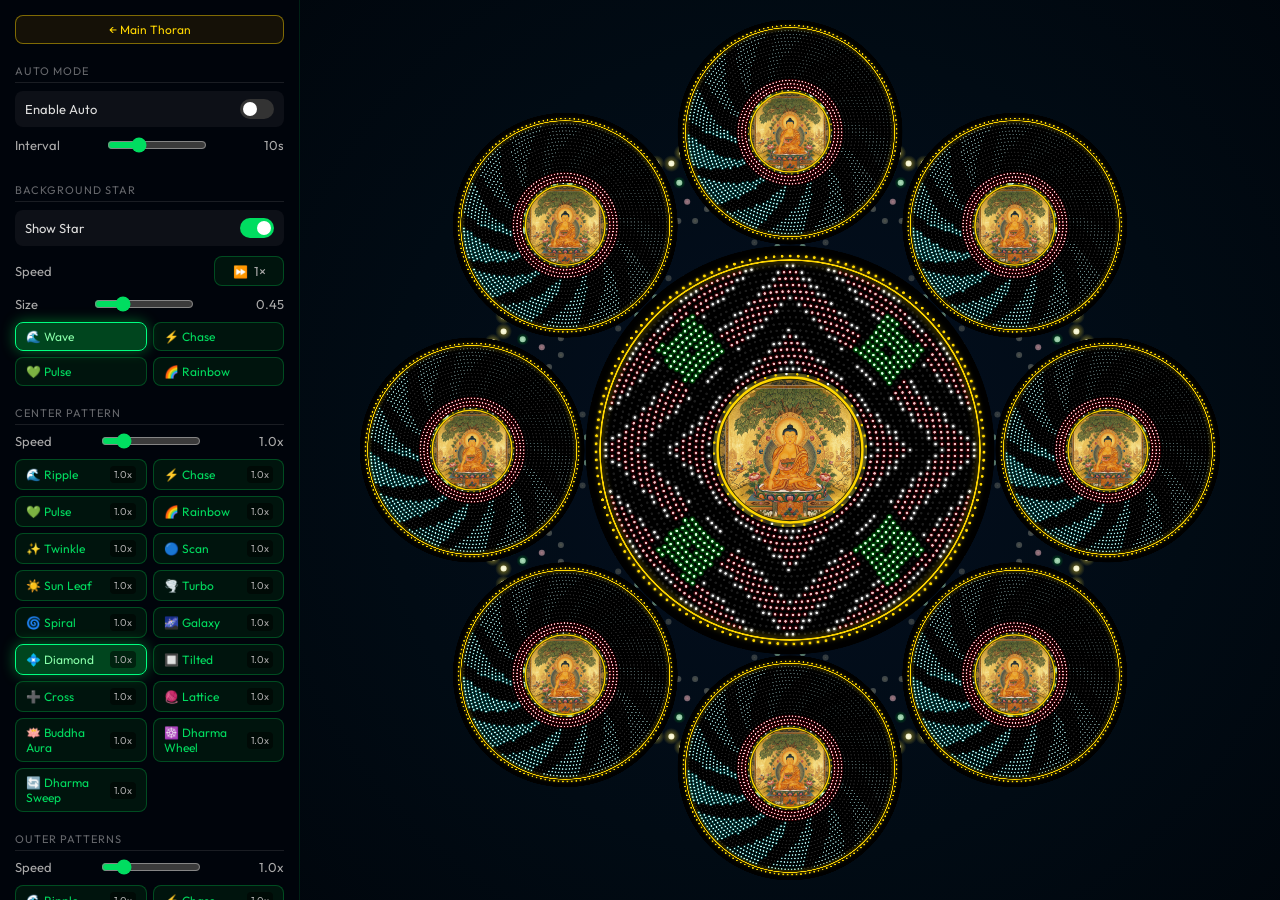
==== all-story-panel.html @ d3d263a2 "first commit" ====
<!DOCTYPE html>
<html lang="en">

<head>
    <meta charset="UTF-8">
    <meta name="viewport" content="width=device-width, initial-scale=1.0">
    <title>Digital LED Vesak Pandol – All Story Panel</title>
    <meta name="description"
        content="An immersive LED Vesak Pandol display with one large central circle and 8 smaller circles.">
    <link rel="preconnect" href="https://fonts.googleapis.com">
    <link rel="preconnect" href="https://fonts.gstatic.com" crossorigin>
    <link href="https://fonts.googleapis.com/css2?family=Outfit:wght@300;400;600;800&display=swap" rel="stylesheet">
    <style>
        *,
        *::before,
        *::after {
            margin: 0;
            padding: 0;
            box-sizing: border-box;
        }

        body {
            background: #000;
            min-height: 100vh;
            display: flex;
            overflow: hidden;
            font-family: 'Outfit', sans-serif;
            user-select: none;
        }

        .sidebar {
            width: 300px;
            height: 100vh;
            max-height: 100vh;
            background: rgba(0, 5, 12, 0.95);
            backdrop-filter: blur(14px);
            border-right: 1px solid rgba(0, 200, 80, 0.15);
            display: flex;
            flex-direction: column;
            overflow-y: auto;
            flex-shrink: 0;
            padding: 15px;
            z-index: 100;
        }

        .sidebar::-webkit-scrollbar {
            width: 6px;
        }
        .sidebar::-webkit-scrollbar-thumb {
            background: rgba(0, 200, 80, 0.3);
            border-radius: 4px;
        }

        .canvas-wrap {
            position: relative;
            display: flex;
            align-items: center;
            justify-content: center;
            flex: 1;
            height: 100vh;
            cursor: grab;
        }
        .canvas-wrap:active {
            cursor: grabbing;
        }

        #led-canvas {
            display: block;
        }

        /* ── Controls ─────────────────────────── */
        .ctrl-group {
            margin-bottom: 20px;
        }

        .ctrl-label {
            color: rgba(255, 255, 255, 0.4);
            font-size: 11px;
            letter-spacing: 1px;
            text-transform: uppercase;
            margin-bottom: 8px;
            display: block;
            border-bottom: 1px solid rgba(255,255,255,0.1);
            padding-bottom: 4px;
        }

        .btn-grid {
            display: grid;
            grid-template-columns: 1fr 1fr;
            gap: 6px;
        }

        .ctrl-btn {
            background: rgba(0, 60, 20, 0.3);
            border: 1px solid rgba(0, 180, 70, 0.35);
            color: #00dd60;
            padding: 6px 10px;
            border-radius: 8px;
            cursor: pointer;
            font-size: 12px;
            font-family: 'Outfit', sans-serif;
            transition: all 0.18s ease;
            text-align: left;
            user-select: none;
            display: flex;
            align-items: center;
            gap: 6px;
        }

        .ctrl-btn:hover {
            background: rgba(0, 120, 40, 0.4);
            border-color: #00ee70;
            box-shadow: 0 0 10px rgba(0, 220, 80, 0.3);
            color: #88ffaa;
        }

        .ctrl-btn.active {
            background: rgba(0, 150, 55, 0.45);
            border-color: #00ff80;
            color: #88ffaa;
            box-shadow: 0 0 14px rgba(0, 255, 80, 0.4);
        }

        .ctrl-btn.gold {
            border-color: rgba(255, 215, 0, 0.45);
            color: #ffd700;
            background: rgba(70, 50, 0, 0.3);
            justify-content: center;
            text-decoration: none;
            text-align: center;
        }

        .ctrl-btn.gold:hover {
            border-color: #ffd700;
            background: rgba(110, 80, 0, 0.4);
            color: #ffe85a;
            box-shadow: 0 0 10px rgba(255, 215, 0, 0.3);
        }

        .setting-row {
            display: flex;
            justify-content: space-between;
            align-items: center;
            margin-bottom: 10px;
        }

        .setting-row span {
            color: #aaa;
            font-size: 13px;
        }

        input[type="range"] {
            accent-color: #00dd60;
            cursor: pointer;
        }
        
        select {
            background: rgba(0, 40, 15, 0.5);
            color: #88ffaa;
            border: 1px solid rgba(0, 180, 70, 0.35);
            padding: 4px 8px;
            border-radius: 6px;
            font-family: 'Outfit', sans-serif;
            font-size: 13px;
            outline: none;
        }

        .auto-toggle {
            display: flex;
            justify-content: space-between;
            align-items: center;
            background: rgba(255,255,255,0.05);
            padding: 8px 10px;
            border-radius: 8px;
            margin-bottom: 10px;
        }
        
        .switch {
            position: relative;
            display: inline-block;
            width: 34px;
            height: 20px;
        }
        .switch input { opacity: 0; width: 0; height: 0; }
        .slider {
            position: absolute;
            cursor: pointer;
            top: 0; left: 0; right: 0; bottom: 0;
            background-color: #333;
            transition: .4s;
            border-radius: 20px;
        }
        .slider:before {
            position: absolute;
            content: "";
            height: 14px;
            width: 14px;
            left: 3px;
            bottom: 3px;
            background-color: white;
            transition: .4s;
            border-radius: 50%;
        }
        input:checked + .slider { background-color: #00dd60; }
        input:checked + .slider:before { transform: translateX(14px); }

    </style>
</head>

<body>

    <aside class="sidebar">
        <a href="index.html" class="ctrl-btn gold" style="margin-bottom: 20px;">← Main Thoran</a>

        <div class="ctrl-group">
            <span class="ctrl-label">Auto Mode</span>
            <div class="auto-toggle">
                <span style="color:#ddd; font-size: 13px;">Enable Auto</span>
                <label class="switch">
                    <input type="checkbox" id="auto-check" onchange="toggleAuto(this.checked)">
                    <span class="slider"></span>
                </label>
            </div>
            <div class="setting-row">
                <span>Interval</span>
                <input type="range" id="interval-slider" min="2" max="30" value="10" oninput="changeInterval(this.value)" style="width: 100px;">
                <span id="interval-lbl" style="width: 30px; text-align: right;">10s</span>
            </div>
        </div>

        <div class="ctrl-group">
            <span class="ctrl-label">Background Star</span>
            <div class="auto-toggle">
                <span style="color:#ddd; font-size: 13px;">Show Star</span>
                <label class="switch">
                    <input type="checkbox" id="bgstar-check" checked onchange="toggleBgStar(this.checked)">
                    <span class="slider"></span>
                </label>
            </div>
            <div class="setting-row">
                <span>Speed</span>
                <button class="ctrl-btn" id="btn-speed-bgstar" onclick="cycleSpeedBgStar()" style="width:70px; justify-content:center;">⏩ <span id="spd-lbl-bgstar">1×</span></button>
            </div>
            <div class="setting-row">
                <span>Size</span>
                <input type="range" id="bgstar-size-slider" min="0.1" max="1.5" step="0.05" value="0.45" oninput="changeBgStarSize(this.value)" style="width:100px;">
                <span id="bgstar-size-lbl" style="width:35px; text-align:right;">0.45</span>
            </div>
            <div class="btn-grid" id="bgstar-btns">
                <button class="ctrl-btn active" onclick="setPatternBgStar(0, this)">🌊 Wave</button>
                <button class="ctrl-btn" onclick="setPatternBgStar(1, this)">⚡ Chase</button>
                <button class="ctrl-btn" onclick="setPatternBgStar(2, this)">💚 Pulse</button>
                <button class="ctrl-btn" onclick="setPatternBgStar(3, this)">🌈 Rainbow</button>
            </div>
        </div>

        <div class="ctrl-group">
            <span class="ctrl-label">Center Pattern</span>
            <div class="setting-row">
                <span>Speed</span>
                <input type="range" id="speed-slider-center" min="0.1" max="5.0" step="0.1" value="1.0" oninput="changeSpeedCenter(this.value)" style="width:100px;">
                <span id="spd-lbl-center" style="width:35px; text-align:right;">1.0x</span>
            </div>
            <div class="btn-grid" id="center-btns">
                <!-- Buttons injected by JS -->
            </div>
        </div>

        <div class="ctrl-group">
            <span class="ctrl-label">Outer Patterns</span>
            <div class="setting-row">
                <span>Speed</span>
                <input type="range" id="speed-slider-outer" min="0.1" max="5.0" step="0.1" value="1.0" oninput="changeSpeedOuter(this.value)" style="width:100px;">
                <span id="spd-lbl-outer" style="width:35px; text-align:right;">1.0x</span>
            </div>
            <div class="btn-grid" id="outer-btns">
                <!-- Buttons injected by JS -->
            </div>
        </div>
        
        <div class="ctrl-group">
            <span class="ctrl-label">Image Settings</span>
            <div class="setting-row">
                <select id="panel-select">
                    <option value="0">Center Panel</option>
                    <option value="1">Panel 1 (Top)</option>
                    <option value="2">Panel 2</option>
                    <option value="3">Panel 3</option>
                    <option value="4">Panel 4 (Right)</option>
                    <option value="5">Panel 5</option>
                    <option value="6">Panel 6</option>
                    <option value="7">Panel 7 (Bottom)</option>
                    <option value="8">Panel 8</option>
                </select>
                <input type="file" id="image-upload" accept="image/*" style="display: none;" onchange="handleImageUpload(event)">
                <button class="ctrl-btn" onclick="document.getElementById('image-upload').click()">Upload 📁</button>
            </div>
        </div>

        <div class="ctrl-group">
            <span class="ctrl-label">Global View</span>
            <div class="setting-row">
                <span>Gap Size</span>
                <input type="range" id="gap-slider" min="-50" max="150" value="15" oninput="changeGap(this.value)" style="width:120px;">
                <span id="gap-lbl" style="width: 35px; text-align: right;">15px</span>
            </div>
            <div class="setting-row">
                <span>Size</span>
                <input type="range" id="size-slider" min="100" max="250" value="180" oninput="changeSize(this.value)" style="width:120px;">
            </div>
            <div class="setting-row">
                <span>Zoom</span>
                <input type="range" id="zoom-slider" min="0.5" max="3" step="0.1" value="1" oninput="changeZoom(this.value)" style="width:120px;">
                <span id="zoom-lbl" style="width: 35px; text-align: right;">1.0x</span>
            </div>
            <div class="setting-row" style="justify-content: center; margin-top: 10px;">
                <button class="ctrl-btn" onclick="resetView()">Reset View 🎯</button>
            </div>
        </div>

    </aside>

    <div class="canvas-wrap" id="canvas-wrap">
        <canvas id="led-canvas"></canvas>
    </div>

    <script>
        (() => {
            'use strict';

            const canvas = document.getElementById('led-canvas');
            const mainCtx = canvas.getContext('2d');
            
            const offCanvasCenter = document.createElement('canvas');
            const ctxCenter = offCanvasCenter.getContext('2d');
            
            const offCanvasOuter = document.createElement('canvas');
            const ctxOuter = offCanvasOuter.getContext('2d');

            /* ── Pattern Metadata ────────────────────────── */
            const PATTERNS = [
                { id: 0, icon: '🌊', name: 'Ripple' },
                { id: 1, icon: '⚡', name: 'Chase' },
                { id: 2, icon: '💚', name: 'Pulse' },
                { id: 3, icon: '🌈', name: 'Rainbow' },
                { id: 4, icon: '✨', name: 'Twinkle' },
                { id: 5, icon: '🔵', name: 'Scan' },
                { id: 6, icon: '☀️', name: 'Sun Leaf' },
                { id: 7, icon: '🌪️', name: 'Turbo' },
                { id: 8, icon: '🌀', name: 'Spiral' },
                { id: 9, icon: '🌌', name: 'Galaxy' },
                { id: 10, icon: '💠', name: 'Diamond' },
                { id: 11, icon: '🔲', name: 'Tilted' },
                { id: 12, icon: '➕', name: 'Cross' },
                { id: 13, icon: '🧶', name: 'Lattice' },
                { id: 14, icon: '🪷', name: 'Buddha Aura' },
                { id: 15, icon: '☸️', name: 'Dharma Wheel' },
                { id: 16, icon: '🔄', name: 'Dharma Sweep' },
                { id: 17, icon: '⏸️', name: 'Parallel Rays' }
            ];

            function generateUI() {
                const centerGrid = document.getElementById('center-btns');
                const outerGrid = document.getElementById('outer-btns');
                
                PATTERNS.forEach(p => {
                    if (p.id !== 17) {
                        const btnC = document.createElement('button');
                        btnC.className = `ctrl-btn ${p.id === patternCenter ? 'active' : ''}`;
                        btnC.id = `btn-c-${p.id}`;
                        btnC.innerHTML = `<span style="flex-grow: 1;">${p.icon} ${p.name}</span><span class="spd-badge" style="font-size:10px; color:#aaa; background:rgba(0,0,0,0.5); padding:2px 4px; border-radius:4px;">${patternSpeedsCenter[p.id].toFixed(1)}x</span>`;
                        btnC.onclick = () => setPatternCenter(p.id);
                        centerGrid.appendChild(btnC);
                    }
                    
                    const btnO = document.createElement('button');
                    btnO.className = `ctrl-btn ${p.id === patternOuter ? 'active' : ''}`;
                    btnO.id = `btn-o-${p.id}`;
                    btnO.innerHTML = `<span style="flex-grow: 1;">${p.icon} ${p.name}</span><span class="spd-badge" style="font-size:10px; color:#aaa; background:rgba(0,0,0,0.5); padding:2px 4px; border-radius:4px;">${patternSpeedsOuter[p.id].toFixed(1)}x</span>`;
                    btnO.onclick = () => setPatternOuter(p.id);
                    outerGrid.appendChild(btnO);
                });
            }

            /* ── Layout & Sizing ─────────────────────────── */
            const RING_SPACING = 16;
            const DOT_GAP = 14.8;
            const NUM_RINGS = 17;
            
            let BUDDHA_R = 180;
            let RING_START, LAST_RING_R, SOLID_R, OUTER_R, TOTAL_R, CX, CY;
            let panels = [];
            
            function recalcLayout() {
                RING_START = BUDDHA_R + 22;
                LAST_RING_R = RING_START + (NUM_RINGS - 1) * RING_SPACING;
                SOLID_R = LAST_RING_R + 14;
                OUTER_R = SOLID_R + 10;
                TOTAL_R = OUTER_R + 18;
                
                CX = 0; CY = 0;
                
                const canvasSize = Math.ceil(TOTAL_R * 2 + 40);
                offCanvasCenter.width = canvasSize;
                offCanvasCenter.height = canvasSize;
                
                offCanvasOuter.width = canvasSize;
                offCanvasOuter.height = canvasSize;
                
                generateLeds();
                generateBgStarLeds();
                if (typeof resize === 'function') resize();
            }
            
            /* ── State ───────────────────────────────────── */
            let frame = 0;
            let patternCenter = 10; // Default Diamond
            let patternSpeedsCenter = new Array(18).fill(1.0);
            let patternOuter = 6;  // Default Sun Leaf
            let patternSpeedsOuter = new Array(18).fill(1.0);

            let isAuto = false;
            let autoInterval = 10000;
            let lastAutoTime = Date.now();
            
            // View Controls
            let zoomFactor = 1.0;
            let panelGap = 15;
            let panX = 0;
            let panY = 0;
            let isDragging = false;
            let lastDragX = 0;
            let lastDragY = 0;

            // Background Star Controls
            let showBgStar = true;
            let patternBgStar = 0; // Wave
            let speedIdxBgStar = 1;
            const SPEEDS = [0.4, 1, 1.8, 3];
            const SPEED_LABELS = ['0.4×', '1×', '1.8×', '3×'];
            let bgStarSizeFactor = 0.45;

            /* ── Images ──────────────────────────────────── */
            // 9 Images for the 9 panels. Index 0 is center, 1-8 are outer.
            const panelImages = new Array(9).fill(null).map(() => {
                const img = new Image();
                img.src = 'assets/buddha_center.png';
                return img;
            });

            window.handleImageUpload = (event) => {
                const file = event.target.files[0];
                if (!file) return;
                
                const select = document.getElementById('panel-select');
                const targetIndex = parseInt(select.value, 10);
                
                const reader = new FileReader();
                reader.onload = (e) => {
                    panelImages[targetIndex].src = e.target.result;
                };
                reader.readAsDataURL(file);
                
                // Clear input so same file can be uploaded again if needed
                event.target.value = '';
            };

            /* ── LED Data ────────────────────────────────── */
            const leds = [];
            const bgLeds = [];

            const HUE = { green: 128, white: 0, red: 355, yellow: 52, blue: 200, pink: 325, cyan: 180, orange: 32 };
            const SAT = { green: 100, white: 0, red: 100, yellow: 100, blue: 100, pink: 100, cyan: 100, orange: 100 };
            const LIT = { green: 46, white: 95, red: 52, yellow: 57, blue: 55, pink: 62, cyan: 58, orange: 58 };

            function generateBgStarLeds() {
                bgLeds.length = 0;
                // It fills the whole screen, so base size on max possible extent
                const wrap = document.getElementById('canvas-wrap');
                const LW = Math.max(wrap.clientWidth, 1200);
                const LH = Math.max(wrap.clientHeight, 800);
                
                const numRings = 15;
                const baseSize = Math.min(LW, LH) * bgStarSizeFactor;
                const ringSpacing = baseSize / numRings;
                
                for(let ring = 1; ring <= numRings; ring++) {
                    const R = ring * ringSpacing;
                    const r_inner = R * Math.sqrt(2 - Math.SQRT2); 
                    
                    for(let seg = 0; seg < 16; seg++) {
                        const angle1 = seg * Math.PI / 8;
                        const angle2 = (seg + 1) * Math.PI / 8;
                        
                        const r1 = (seg % 2 === 0) ? R : r_inner;
                        const r2 = (seg % 2 === 0) ? r_inner : R;
                        
                        const x1 = Math.cos(angle1) * r1;
                        const y1 = Math.sin(angle1) * r1;
                        const x2 = Math.cos(angle2) * r2;
                        const y2 = Math.sin(angle2) * r2;
                        
                        const segLen = Math.hypot(x2 - x1, y2 - y1);
                        const points = Math.max(1, Math.floor(segLen / 15)); 
                        
                        for(let p = 0; p < points; p++) {
                            const t = p / points;
                            const x = x1 + (x2 - x1) * t;
                            const y = y1 + (y2 - y1) * t;
                            
                            bgLeds.push({
                                baseX: x, baseY: y, ring: ring, seg: seg,
                                base: (ring % 3 === 0) ? 'yellow' : ((ring % 3 === 1) ? 'red' : 'green'),
                                active: 'white', bright: 1
                            });
                        }
                    }
                }
            }

            function generateLeds() {
                leds.length = 0;
                let r = RING_START;
                for (let ring = 0; ring < NUM_RINGS; ring++) {
                    const circ = 2 * Math.PI * r;
                    const count = Math.round(circ / DOT_GAP);
                    for (let i = 0; i < count; i++) {
                        const angle = (i / count) * Math.PI * 2;
                        const x = CX + r * Math.cos(angle);
                        const y = CY + r * Math.sin(angle);
                        let col;
                        if (ring === NUM_RINGS - 1) {
                            const pal = ['red', 'orange', 'yellow', 'green', 'cyan', 'blue', 'pink', 'white'];
                            col = pal[Math.floor(i * pal.length / count) % pal.length];
                        } else if (ring === 0) {
                            col = i % 3 === 0 ? 'white' : 'green';
                        } else {
                            col = i % 5 === 0 ? 'white' : 'green';
                        }
                        leds.push({
                            x, y, base: col, active: col, ring, idx: i, count,
                            bright: 0.75, flick: Math.random() * Math.PI * 2
                        });
                    }
                    r += RING_SPACING;
                }
            }

            function drawLED(ctx, x, y, col, bright, glowMultiplier = 9.5, coreSize = 3.1) {
                if (bright < 0.03) return;
                const hue = HUE[col] ?? 128;
                const sat = SAT[col] ?? 100;
                const lit = LIT[col] ?? 50;

                const gr = glowMultiplier * bright;
                const grad = ctx.createRadialGradient(x, y, 0, x, y, gr);
                grad.addColorStop(0, `hsla(${hue},${sat}%,${lit + 22}%,${bright})`);
                grad.addColorStop(0.32, `hsla(${hue},${sat}%,${lit}%,${bright * 0.42})`);
                grad.addColorStop(1, `hsla(${hue},${sat}%,${lit}%,0)`);
                ctx.fillStyle = grad;
                ctx.beginPath(); ctx.arc(x, y, gr, 0, Math.PI * 2); ctx.fill();

                ctx.fillStyle = `hsla(${hue},${sat}%,92%,${Math.min(1, bright + 0.08)})`;
                ctx.beginPath(); ctx.arc(x, y, coreSize, 0, Math.PI * 2); ctx.fill();
            }

            function updateAndDrawBgStar(ctx) {
                if (!showBgStar) return;
                
                const t = frame * SPEEDS[speedIdxBgStar];
                ctx.save();
                ctx.globalCompositeOperation = 'screen';
                
                // Position background star relative to the global pan/zoom center
                const wrap = document.getElementById('canvas-wrap');
                const centerX = wrap.clientWidth / 2;
                const centerY = wrap.clientHeight / 2;
                
                ctx.translate(centerX + panX, centerY + panY);
                ctx.scale(zoomFactor, zoomFactor);

                bgLeds.forEach(led => {
                    let b = 0.5;
                    let c = led.base;

                    if (patternBgStar === 0) b = Math.sin(t * 0.15 - led.ring * 0.5) * 0.5 + 0.5;
                    else if (patternBgStar === 1) b = (led.ring === Math.floor(t) % 16) ? 1 : 0.2;
                    else if (patternBgStar === 2) b = Math.sin(t * 0.2) * 0.5 + 0.5;
                    else if (patternBgStar === 3) {
                        c = ['red','yellow','green','cyan','blue'][(led.ring + Math.floor(t*0.5)) % 5];
                        b = 0.9;
                    }
                    
                    drawLED(ctx, led.baseX, led.baseY, c, b, 10, 3);
                });
                ctx.restore();
            }

            function updateLeds(targetPattern, speed) {
                const t = frame * speed;
                leds.forEach(led => {
                    const { ring, idx, count, base, flick } = led;
                    let b = 0.7;

                    switch (targetPattern) {
                        case 0: b = Math.sin(t * 0.05 - ring * 0.48 + idx * 0.013) * 0.38 + 0.62; break;
                        case 1: { const ph = (t * 0.1) % NUM_RINGS; const d = Math.abs(ring - ph); b = d < 1.9 ? (1 - d / 1.9) * 0.92 + 0.08 : 0.06; break; }
                        case 2: b = Math.sin(t * 0.055) * 0.42 + 0.58; break;
                        case 3: {
                            const ang = Math.atan2(led.y - CY, led.x - CX);
                            const adeg = ((ang * 180 / Math.PI) + 360) % 360;
                            const h = (adeg + t * 1.2) % 360;
                            if (h < 45) led.active = 'red'; else if (h < 90) led.active = 'orange'; else if (h < 135) led.active = 'yellow'; else if (h < 180) led.active = 'green'; else if (h < 225) led.active = 'cyan'; else if (h < 270) led.active = 'blue'; else if (h < 315) led.active = 'pink'; else led.active = 'red';
                            b = Math.sin(t * 0.05 - ring * 0.22) * 0.32 + 0.68; break;
                        }
                        case 4: if (Math.random() > 0.993) b = 1.0; else b = led.bright * 0.88 + (Math.sin(t * 0.04 + flick) * 0.22 + 0.56) * 0.12; break;
                        case 5: {
                            const scanAngle = (t * 0.06) % (Math.PI * 2);
                            const ledAngle = Math.atan2(led.y - CY, led.x - CX);
                            let diff = Math.abs(ledAngle - scanAngle);
                            if (diff > Math.PI) diff = Math.PI * 2 - diff;
                            b = diff < 0.35 ? 1 - diff / 0.35 * 0.15 : Math.max(0.06, 1 - diff * 1.4); break;
                        }
                        case 6: {
                            const PETAL_N = 14; const petalSpan = Math.PI * 2 / PETAL_N;
                            if (ring < 3) { led.active = 'red'; b = Math.sin(t * 0.05 - ring * 0.3) * 0.32 + 0.68; } else {
                                const angle = Math.atan2(led.y - CY, led.x - CX); const prog = ring / (NUM_RINGS - 1);
                                const shiftedAngle = angle - prog * 0.5; let normAngle = (shiftedAngle % petalSpan + petalSpan) % petalSpan; let distAngle = Math.abs(normAngle - petalSpan / 2);
                                const maxAngle = (0.12 + prog * 0.65) * (petalSpan / 2);
                                if (distAngle <= maxAngle) { led.active = 'cyan'; b = Math.sin(t * 0.12 - Math.floor((shiftedAngle + Math.PI * 2) / petalSpan) * 0.4) * 0.45 + 0.55; } else { led.active = 'white'; b = 0.06; }
                            } break;
                        }
                        case 7: {
                            const PETAL_N = 8; const petalSpan = Math.PI * 2 / PETAL_N;
                            if (ring < 4) { led.active = 'pink'; b = Math.sin(t * 0.05 - ring * 0.3) * 0.32 + 0.68; } else {
                                const angle = Math.atan2(led.y - CY, led.x - CX); const prog = ring / (NUM_RINGS - 1);
                                const shiftedAngle = angle - prog * 1.5; let normAngle = (shiftedAngle % petalSpan + petalSpan) % petalSpan; let distAngle = Math.abs(normAngle - petalSpan / 2);
                                const maxAngle = (0.2 + prog * 0.45) * (petalSpan / 2);
                                if (distAngle <= maxAngle) { led.active = 'green'; b = Math.sin(t * 0.15 - Math.floor((shiftedAngle + Math.PI * 2) / petalSpan) * 0.4) * 0.45 + 0.55; } else { led.active = 'white'; b = 0.06; }
                            } break;
                        }
                        case 8: {
                            const angle = Math.atan2(led.y - CY, led.x - CX); const prog = ring / (NUM_RINGS - 1);
                            const shiftedAngle = angle - prog * Math.PI * 1.8; let normAngle = (shiftedAngle % (Math.PI * 2) + Math.PI * 2) % (Math.PI * 2);
                            const gap = 0.15;
                            if (normAngle > gap && normAngle < Math.PI - gap) { led.active = 'red'; b = Math.sin(t * 0.1 - ring * 0.2) * 0.3 + 0.7; } else if (normAngle > Math.PI + gap && normAngle < Math.PI * 2 - gap) { led.active = 'white'; b = Math.sin(t * 0.1 - ring * 0.2 + Math.PI) * 0.3 + 0.7; } else { led.active = 'white'; b = 0.04; } break;
                        }
                        case 9: {
                            const PETAL_N = 4; const petalSpan = Math.PI * 2 / PETAL_N;
                            if (ring < 3) { led.active = 'yellow'; b = Math.sin(t * 0.05 - ring * 0.3) * 0.32 + 0.68; } else {
                                const angle = Math.atan2(led.y - CY, led.x - CX); const prog = ring / (NUM_RINGS - 1);
                                const shiftedAngle = angle - prog * Math.PI * 1.2; let normAngle = (shiftedAngle % petalSpan + petalSpan) % petalSpan; let distAngle = Math.abs(normAngle - petalSpan / 2);
                                const maxAngle = (0.2 + prog * 0.4) * (petalSpan / 2);
                                if (distAngle <= maxAngle) { led.active = 'blue'; b = Math.sin(t * 0.15 - Math.floor((shiftedAngle + Math.PI * 2) / petalSpan) * 0.4) * 0.45 + 0.55; } else { led.active = 'red'; b = Math.sin(t * 0.15 - ring * 0.2 + Math.PI) * 0.45 + 0.55; }
                            } break;
                        }
                        case 10: {
                            const maskScale = LAST_RING_R / 412; const dx = Math.abs(led.x - CX) / maskScale; const dy = Math.abs(led.y - CY) / maskScale; const d = dx + dy;
                            const cx = Math.abs(dx - 220); const cy = Math.abs(dy - 220); const cd = cx + cy;
                            if (cd < 15) { led.active = 'white'; b = 0.04; } else if (cd < 80) { led.active = 'green'; b = Math.sin(t * 0.08) * 0.2 + 0.8; } else if (cd < 95) { led.active = 'white'; b = 0.04; } else {
                                const exp = (t * 1.5) % 150; const band = ((d - exp) % 150 + 150) % 150;
                                if (band < 15) { led.active = 'white'; b = 0.9; } else if (band < 75) { led.active = 'red'; b = 0.8; } else if (band < 90) { led.active = 'white'; b = 0.9; } else { led.active = 'white'; b = 0.04; }
                            } break;
                        }
                        case 11: {
                            const maskScale = LAST_RING_R / 412; const rawDx = (led.x - CX) / maskScale; const rawDy = (led.y - CY) / maskScale; const d = Math.abs(rawDx) + Math.abs(rawDy);
                            if (d > 160 && d < 250) { if (rawDx * rawDy > 0) { led.active = 'red'; } else { led.active = 'blue'; } b = 0.8 + Math.sin(t * 0.2) * 0.2; } else { led.active = 'yellow'; b = 0.5 + Math.sin(t * 0.1 - d * 0.02) * 0.3; } break;
                        }
                        case 12: {
                            const maskScale = LAST_RING_R / 412; const dx = Math.abs(led.x - CX) / maskScale; const dy = Math.abs(led.y - CY) / maskScale; const d = dx + dy;
                            if (d < 110) { led.active = 'white'; b = 0.04; } else if (d < 150) { led.active = 'red'; b = 0.8 + Math.sin(t * 0.15) * 0.2; } else if (dx > 170 && dy > 170) { led.active = 'yellow'; b = 0.8 + Math.sin(t * 0.1 + dx * 0.01) * 0.2; } else { led.active = 'blue'; b = 0.6 + Math.sin(t * 0.05 - d * 0.02) * 0.4; } break;
                        }
                        case 13: {
                            const maskScale = LAST_RING_R / 412; const u = (led.x - CX) / maskScale; const v = (led.y - CY) / maskScale; const ru = u + v; const rv = u - v;
                            const s1 = Math.sin(ru * 0.04 + t * 0.08); const s2 = Math.sin(rv * 0.04 - t * 0.06); const prod = s1 * s2;
                            if (prod > 0.2) { led.active = 'cyan'; b = prod * 1.5; } else if (prod < -0.2) { led.active = 'red'; b = -prod * 1.5; } else { led.active = 'white'; b = 0.04; } break;
                        }
                        case 14: {
                            if (ring < 3) {
                                led.active = 'yellow';
                                b = 0.8 + Math.sin(t * 0.15 - ring * 0.5) * 0.2;
                            } else {
                                const wave = ring * 0.5 - t * 0.15;
                                const auraColors = ['blue', 'yellow', 'red', 'white', 'orange'];
                                const cIdx = Math.floor(((wave % 5) + 5) % 5);
                                led.active = auraColors[cIdx];
                                b = Math.sin(wave * Math.PI) * 0.35 + 0.65;
                            }
                            break;
                        }
                        case 15: {
                            const PETAL_N = 8;
                            const petalSpan = Math.PI * 2 / PETAL_N;
                            const angle = Math.atan2(led.y - CY, led.x - CX);
                            const shiftedAngle = angle - Math.PI / 2;
                            let normAngle = (shiftedAngle % petalSpan + petalSpan) % petalSpan;
                            
                            const spokeGap = 0.12; 
                            if (normAngle < spokeGap || normAngle > petalSpan - spokeGap) {
                                led.active = 'yellow';
                                b = 0.7; // Golden spokes
                            } else {
                                const wave = ring - t * 0.35;
                                const cycle = ((wave % 6) + 6) % 6;
                                
                                const bgColors = ['cyan', 'pink', 'blue', 'green'];
                                const colorIdx = Math.floor(t * 0.03) % bgColors.length;
                                
                                if (cycle < 2) {
                                    led.active = 'white';
                                    b = 0.95;
                                } else {
                                    led.active = bgColors[colorIdx];
                                    b = 0.15; // Dim background
                                }
                            }
                            break;
                        }
                        case 16: { // Dharma Sweep (Anti-clockwise Loading Rings)
                            const PETAL_N = 8;
                            const petalSpan = Math.PI * 2 / PETAL_N;
                            const angle = Math.atan2(led.y - CY, led.x - CX);
                            const shiftedAngle = angle - Math.PI / 2;
                            let normAngle = (shiftedAngle % petalSpan + petalSpan) % petalSpan;
                            
                            const spokeGap = 0.10; 
                            if (normAngle < spokeGap || normAngle > petalSpan - spokeGap) {
                                // Golden spokes ALWAYS showing
                                led.active = 'yellow';
                                b = 0.8; 
                            } else {
                                // Anti-clockwise angle starting from top
                                let acwAngle = (-angle - Math.PI / 2 + Math.PI * 4) % (Math.PI * 2);
                                
                                let speed = 0.35; // Slower speed
                                let sweepPhase = (t * speed) % (Math.PI * 2);
                                let dist = (sweepPhase - acwAngle + Math.PI * 2) % (Math.PI * 2);
                                
                                // Tail length of half a circle (Math.PI)
                                if (dist < Math.PI) {
                                    // 4 lines ON, 2 lines OFF
                                    if (ring >= 2 && (ring - 2) % 6 < 4) {
                                        led.active = 'blue';
                                        b = Math.max(0.05, 1.0 - (dist / Math.PI)); // Fading tail
                                    } else {
                                        led.active = 'white';
                                        b = 0.02;
                                    }
                                } else {
                                    led.active = 'white';
                                    b = 0.02;
                                }
                            }
                            break;
                        }
                        case 17: { // Parallel Line Animate
                            const PETAL_N = 8;
                            const petalSpan = Math.PI * 2 / PETAL_N;
                            const dx = led.x - CX;
                            const dy = led.y - CY;
                            const angle = Math.atan2(dy, dx);
                            const shiftedAngle = angle - Math.PI / 2;
                            let normAngle = (shiftedAngle % petalSpan + petalSpan) % petalSpan;
                            
                            const spokeGap = 0.10; 
                            if (normAngle < spokeGap || normAngle > petalSpan - spokeGap) {
                                led.active = 'yellow';
                                b = 0.8; // Golden spokes
                            } else {
                                let deltaAngle = Math.abs(normAngle - petalSpan / 2);
                                let d = Math.hypot(dx, dy) * Math.sin(deltaAngle);
                                
                                let lineSpacing = 60; // Tuned for 5 lines per slice
                                let lineWidth = 9;
                                let distToClosestLine = Math.abs(Math.round(d / lineSpacing) * lineSpacing - d);
                                
                                if (distToClosestLine < lineWidth) {
                                    let sliceIdx = Math.floor((shiftedAngle + Math.PI * 2) / petalSpan);
                                    let lineIdx = Math.round(d / lineSpacing);
                                    let hash = Math.abs(Math.sin(sliceIdx * 12.9898 + lineIdx * 78.233));
                                    
                                    if (Math.sin(t * 0.5 + hash * 10) > 0.3) {
                                        led.active = 'white';
                                        b = 1.0;
                                    } else {
                                        led.active = 'cyan';
                                        b = 0.08;
                                    }
                                } else {
                                    led.active = 'cyan';
                                    b = 0.08;
                                }
                            }
                            break;
                        }
                    }
                    if (targetPattern < 6 && targetPattern !== 3) {
                        led.active = base;
                        if (base === 'white') b = Math.min(1, b * 1.18 + Math.sin(t * 0.28 + flick) * 0.1);
                    }
                    led.bright = Math.max(0, Math.min(1, b));
                });
            }

            function drawBg() {
                const g = mainCtx.createRadialGradient(canvas.width/2, canvas.height/2, 55, canvas.width/2, canvas.height/2, Math.max(canvas.width, canvas.height));
                g.addColorStop(0, '#030e1e');
                g.addColorStop(0.38, '#010b14');
                g.addColorStop(1, '#000105');
                mainCtx.fillStyle = g;
                mainCtx.fillRect(0, 0, canvas.width, canvas.height);
            }

            /* ── Draw Center Image directly to Main Canvas ─── */
            function drawCenter(ctx, panelIndex, scaleRatio) {
                const img = panelImages[panelIndex];
                
                // Dark background
                const bg = ctx.createRadialGradient(CX, CY - 20, 10, CX, CY, BUDDHA_R);
                bg.addColorStop(0, '#241000'); bg.addColorStop(0.65, '#120800'); bg.addColorStop(1, '#060300');
                ctx.fillStyle = bg;
                ctx.beginPath(); ctx.arc(CX, CY, BUDDHA_R, 0, Math.PI * 2); ctx.fill();

                // Image
                if (img && img.complete && img.naturalWidth > 0) {
                    ctx.save();
                    ctx.beginPath(); ctx.arc(CX, CY, BUDDHA_R - 5, 0, Math.PI * 2); ctx.clip();
                    const d = (BUDDHA_R - 5) * 2;
                    const sc = Math.max(d / img.naturalWidth, d / img.naturalHeight);
                    const dw = img.naturalWidth * sc;
                    const dh = img.naturalHeight * sc;
                    ctx.drawImage(img, CX - dw / 2, CY - dh / 2, dw, dh);
                    ctx.restore();
                } else {
                    ctx.fillStyle = '#8B4513';
                    ctx.beginPath(); ctx.arc(CX, CY, BUDDHA_R - 5, 0, Math.PI * 2); ctx.fill();
                }

                // Gold rings
                const pulse = Math.sin(frame * 0.04) * 8;
                ctx.strokeStyle = '#ffd700'; ctx.lineWidth = 6;
                ctx.shadowColor = '#ffd700'; ctx.shadowBlur = (18 + pulse) * scaleRatio;
                ctx.beginPath(); ctx.arc(CX, CY, BUDDHA_R, 0, Math.PI * 2); ctx.stroke();
                ctx.shadowBlur = 0;

                // Ornamental dots
                const DOTRING_R = BUDDHA_R + 9;
                const DOT_N = 44;
                const spinOffset = frame * 0.004;

                for (let i = 0; i < DOT_N; i++) {
                    const a = (i / DOT_N) * Math.PI * 2 + spinOffset;
                    const dx = CX + DOTRING_R * Math.cos(a);
                    const dy = CY + DOTRING_R * Math.sin(a);
                    const isW = i % 4 === 0;
                    const col = isW ? '#ffffff' : '#ffd700';
                    const bright = 0.65 + Math.sin(frame * 0.1 + i * 0.45) * 0.35;
                    ctx.fillStyle = col; ctx.shadowColor = col; ctx.shadowBlur = 5 * bright * scaleRatio;
                    ctx.beginPath(); ctx.arc(dx, dy, 2.8, 0, Math.PI * 2); ctx.fill();
                }
                ctx.shadowBlur = 0;
            }

            /* ── Render LEDs to Offscreen Canvas ──────────── */
            function renderLedsToCtx(ctxOff, pattern, speed) {
                ctxOff.clearRect(0, 0, ctxOff.canvas.width, ctxOff.canvas.height);
                ctxOff.save();
                
                const halfW = ctxOff.canvas.width / 2;
                const halfH = ctxOff.canvas.height / 2;
                ctxOff.translate(halfW, halfH);
                
                // Solid black background donut to prevent background star from bleeding through
                // but leaving the center transparent so the image and gold rings show!
                ctxOff.fillStyle = '#000000';
                ctxOff.beginPath();
                ctxOff.arc(CX, CY, TOTAL_R + 8, 0, Math.PI * 2, false); // Outer boundary
                ctxOff.arc(CX, CY, BUDDHA_R + 12, 0, Math.PI * 2, true); // Inner cutout (drawn counter-clockwise)
                ctxOff.fill();

                updateLeds(pattern, speed);

                ctxOff.save();
                ctxOff.globalCompositeOperation = 'screen';
                leds.forEach(l => drawLED(ctxOff, l.x, l.y, l.active, l.bright));
                ctxOff.restore();

                /* Outer anti-clockwise yellow dot border and solid line */
                ctxOff.save();
                const pulse = Math.sin(frame * 0.04) * 8;
                ctxOff.strokeStyle = '#ffd700'; ctxOff.lineWidth = 4;
                ctxOff.shadowColor = '#ffd700'; ctxOff.shadowBlur = 12 + pulse;
                ctxOff.beginPath(); ctxOff.arc(CX, CY, SOLID_R, 0, Math.PI * 2); ctxOff.stroke();
                ctxOff.shadowBlur = 0;

                const OUTER_N = Math.floor((2 * Math.PI * OUTER_R) / 20);
                const outerSpin = -frame * 0.003;

                for (let i = 0; i < OUTER_N; i++) {
                    const a = (i / OUTER_N) * Math.PI * 2 + outerSpin;
                    const dx = CX + OUTER_R * Math.cos(a);
                    const dy = CY + OUTER_R * Math.sin(a);
                    const bright = 0.6 + Math.sin(frame * 0.1 + i * 0.3) * 0.4;
                    ctxOff.fillStyle = '#ffd700'; ctxOff.shadowColor = '#ffd700'; ctxOff.shadowBlur = 5 * bright;
                    ctxOff.beginPath(); ctxOff.arc(dx, dy, 3.2, 0, Math.PI * 2); ctxOff.fill();
                }
                ctxOff.restore();
                ctxOff.restore();
            }

            /* ── Main Render Loop ─────────────────────────── */
            function render() {
                frame++;
                
                if (isAuto && Date.now() - lastAutoTime > autoInterval) {
                    lastAutoTime = Date.now();
                    setPatternCenter((patternCenter + 1) % PATTERNS.length);
                    setPatternOuter((patternOuter + 1) % PATTERNS.length);
                }
                
                mainCtx.clearRect(0, 0, canvas.width, canvas.height);
                drawBg();
                
                // Draw Background Star (Behind everything)
                updateAndDrawBgStar(mainCtx);
                
                // Render the two sets of panel LEDs
                renderLedsToCtx(ctxCenter, patternCenter, patternSpeedsCenter[patternCenter]);
                renderLedsToCtx(ctxOuter, patternOuter, patternSpeedsOuter[patternOuter]);

                const drawW = offCanvasCenter.width;
                const drawH = offCanvasCenter.height;
                const drawX = -drawW / 2;
                const drawY = -drawH / 2;

                // Position panels from the center of the screen
                const centerX = canvas.width / 2;
                const centerY = canvas.height / 2;

                panels.forEach((panel, i) => {
                    mainCtx.save();
                    
                    // Multiply offsets by zoomFactor to prevent overlap
                    mainCtx.translate(
                        centerX + (panel.offsetX * zoomFactor) + panX, 
                        centerY + (panel.offsetY * zoomFactor) + panY
                    );
                    
                    const scaleRatio = panel.scale * zoomFactor;
                    mainCtx.scale(scaleRatio, scaleRatio);
                    
                    drawCenter(mainCtx, i, scaleRatio);
                    
                    if (i === 0) {
                        mainCtx.drawImage(offCanvasCenter, drawX, drawY, drawW, drawH);
                    } else {
                        mainCtx.drawImage(offCanvasOuter, drawX, drawY, drawW, drawH);
                    }
                    
                    mainCtx.restore();
                });

                requestAnimationFrame(render);
            }

            /* ── Interaction (Pan) ────────────────────────── */
            const wrap = document.getElementById('canvas-wrap');
            wrap.addEventListener('mousedown', e => {
                isDragging = true;
                lastDragX = e.clientX;
                lastDragY = e.clientY;
            });
            window.addEventListener('mousemove', e => {
                if (!isDragging) return;
                panX += (e.clientX - lastDragX);
                panY += (e.clientY - lastDragY);
                lastDragX = e.clientX;
                lastDragY = e.clientY;
            });
            window.addEventListener('mouseup', () => isDragging = false);
            window.addEventListener('mouseleave', () => isDragging = false);

            /* ── Controls API ─────────────────────────────── */
            window.setPatternCenter = (p) => {
                patternCenter = p;
                updateButtonStates('center-btns', p);
                
                const spd = patternSpeedsCenter[patternCenter];
                document.getElementById('speed-slider-center').value = spd;
                document.getElementById('spd-lbl-center').textContent = spd.toFixed(1) + 'x';
            };

            window.setPatternOuter = (p) => {
                patternOuter = p;
                updateButtonStates('outer-btns', p);
                
                const spd = patternSpeedsOuter[patternOuter];
                document.getElementById('speed-slider-outer').value = spd;
                document.getElementById('spd-lbl-outer').textContent = spd.toFixed(1) + 'x';
            };
            
            window.setPatternBgStar = (p, btn) => {
                patternBgStar = p;
                const btns = document.getElementById('bgstar-btns').querySelectorAll('.ctrl-btn');
                btns.forEach(b => b.classList.remove('active'));
                btn.classList.add('active');
            }
            
            function updateButtonStates(containerId, activePattern) {
                const container = document.getElementById(containerId);
                const btns = container.querySelectorAll('.ctrl-btn');
                btns.forEach((b, i) => {
                    if (i === activePattern) b.classList.add('active');
                    else b.classList.remove('active');
                });
            }

            window.changeSpeedCenter = (val) => {
                const spd = parseFloat(val);
                patternSpeedsCenter[patternCenter] = spd;
                document.getElementById('spd-lbl-center').textContent = spd.toFixed(1) + 'x';
                const btn = document.getElementById(`btn-c-${patternCenter}`);
                if (btn) btn.querySelector('.spd-badge').textContent = spd.toFixed(1) + 'x';
            };
            
            window.changeSpeedOuter = (val) => {
                const spd = parseFloat(val);
                patternSpeedsOuter[patternOuter] = spd;
                document.getElementById('spd-lbl-outer').textContent = spd.toFixed(1) + 'x';
                const btn = document.getElementById(`btn-o-${patternOuter}`);
                if (btn) btn.querySelector('.spd-badge').textContent = spd.toFixed(1) + 'x';
            };
            
            window.cycleSpeedBgStar = () => {
                speedIdxBgStar = (speedIdxBgStar + 1) % SPEEDS.length;
                document.getElementById('spd-lbl-bgstar').textContent = SPEED_LABELS[speedIdxBgStar];
            };
            
            window.toggleBgStar = (checked) => {
                showBgStar = checked;
            }
            
            window.changeBgStarSize = (val) => {
                bgStarSizeFactor = parseFloat(val);
                document.getElementById('bgstar-size-lbl').textContent = bgStarSizeFactor.toFixed(2);
                generateBgStarLeds();
            };

            window.changeZoom = (val) => {
                zoomFactor = parseFloat(val);
                document.getElementById('zoom-lbl').textContent = zoomFactor.toFixed(1) + 'x';
            };
            
            window.changeGap = (val) => {
                panelGap = parseInt(val, 10);
                document.getElementById('gap-lbl').textContent = val + 'px';
                resize();
            }
            
            window.resetView = () => {
                zoomFactor = 1.0;
                panX = 0;
                panY = 0;
                document.getElementById('zoom-slider').value = 1.0;
                document.getElementById('zoom-lbl').textContent = '1.0x';
            };
            
            window.changeSize = (val) => {
                BUDDHA_R = parseInt(val, 10);
                recalcLayout();
            };
            
            window.toggleAuto = (checked) => {
                isAuto = checked;
                if (isAuto) lastAutoTime = Date.now();
            };
            
            window.changeInterval = (val) => {
                autoInterval = parseInt(val, 10) * 1000;
                document.getElementById('interval-lbl').textContent = val + 's';
            };

            /* ── Responsive Canvas Sizing ─────────────────── */
            function resize() {
                const avW = wrap.clientWidth;
                const avH = wrap.clientHeight;
                
                canvas.width = avW;
                canvas.height = avH;
                
                const outerScale = 0.55; 
                // The maxRadius calculates how far from the center the outer panels reach, used to shrink the whole thing to fit the screen
                const maxRadius = TOTAL_R + (TOTAL_R * outerScale * 2) + panelGap;
                const scaleToFit = Math.min(avW / (maxRadius * 2.1), avH / (maxRadius * 2.1));
                
                const dist = (TOTAL_R + (TOTAL_R * outerScale) + panelGap) * scaleToFit;
                
                panels = [{ offsetX: 0, offsetY: 0, scale: scaleToFit }]; // Center Panel
                for (let i = 0; i < 8; i++) {
                    const angle = (i / 8) * Math.PI * 2 - Math.PI / 2;
                    panels.push({
                        offsetX: Math.cos(angle) * dist,
                        offsetY: Math.sin(angle) * dist,
                        scale: outerScale * scaleToFit
                    });
                }
            }

            /* ── Boot ─────────────────────────────────────── */
            generateUI();
            recalcLayout(); // Triggers generateLeds, generateBgStarLeds, and resize
            window.addEventListener('resize', resize);
            render();
        })();
    </script>
</body>
</html>
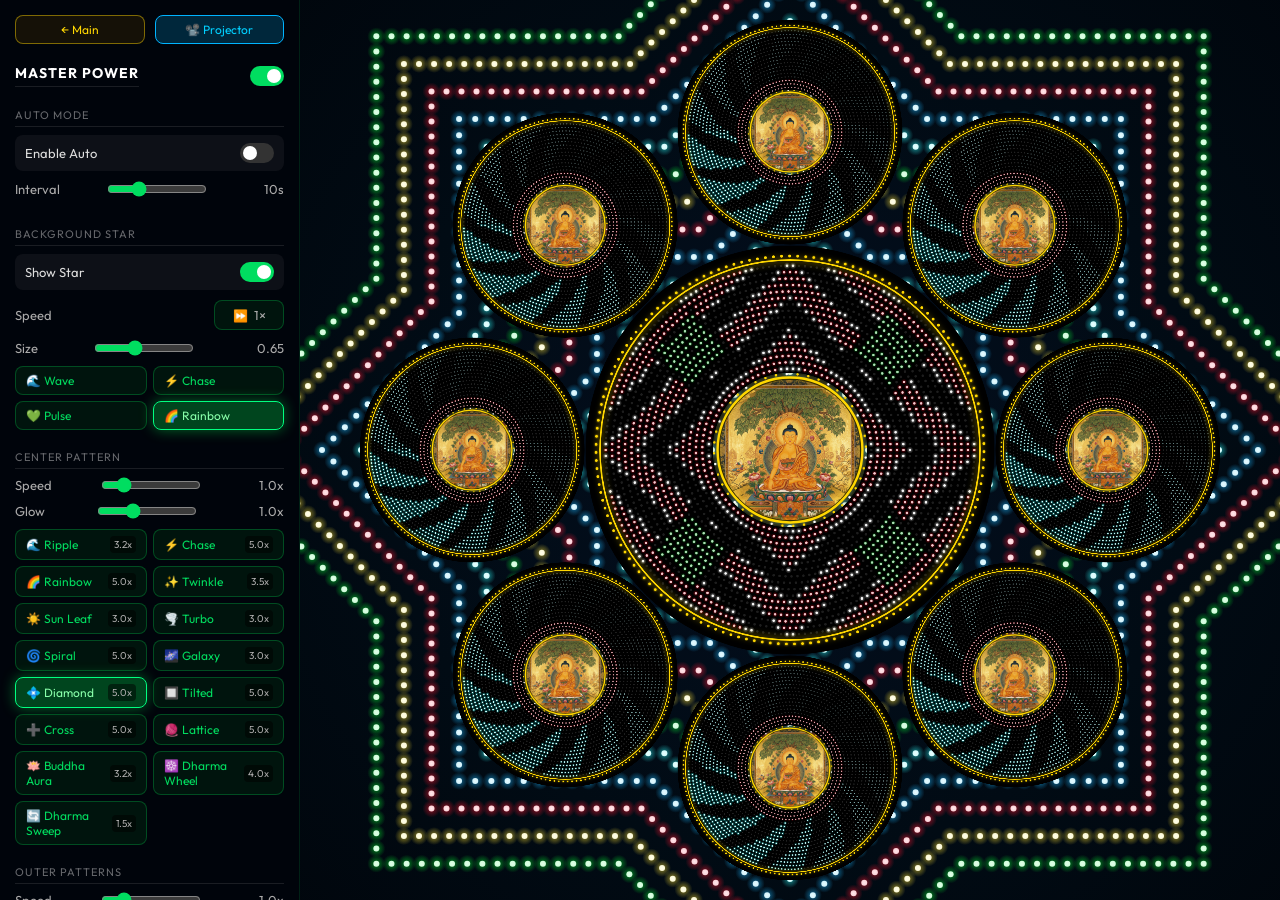
==== commit 61dd89fe: "feat: implement localStorage persistence for pattern speeds and image assets, and add UI controls fo" ====
--- a/all-story-panel.html
+++ b/all-story-panel.html
@@ -209,10 +209,21 @@
 
 <body>
 
-    <aside class="sidebar">
-        <a href="index.html" class="ctrl-btn gold" style="margin-bottom: 20px;">← Main Thoran</a>
+    <aside class="sidebar" id="sidebar">
+        <div style="display:flex; gap:10px; margin-bottom: 20px;">
+            <a href="index.html" class="ctrl-btn gold" style="flex:1;">← Main</a>
+            <button class="ctrl-btn" style="flex:1; justify-content:center; background:rgba(0,180,255,0.2); border-color:#00b4ff; color:#00d0ff;" onclick="toggleProjector()">📽️ Projector</button>
+        </div>
 
         <div class="ctrl-group">
+            <div class="setting-row" style="justify-content:space-between; align-items:center;">
+                <span class="ctrl-label" style="margin:0; font-size:14px; font-weight:bold; color: #fff;">Master Power</span>
+                <label class="switch">
+                    <input type="checkbox" id="power-check" checked onchange="togglePower(this.checked)">
+                    <span class="slider"></span>
+                </label>
+            </div>
+            <div class="ctrl-divider" style="height:1px; width:100%; margin:10px 0;"></div>
             <span class="ctrl-label">Auto Mode</span>
             <div class="auto-toggle">
                 <span style="color:#ddd; font-size: 13px;">Enable Auto</span>
@@ -247,10 +258,10 @@
                 <span id="bgstar-size-lbl" style="width:35px; text-align:right;">0.45</span>
             </div>
             <div class="btn-grid" id="bgstar-btns">
-                <button class="ctrl-btn active" onclick="setPatternBgStar(0, this)">🌊 Wave</button>
+                <button class="ctrl-btn" onclick="setPatternBgStar(0, this)">🌊 Wave</button>
                 <button class="ctrl-btn" onclick="setPatternBgStar(1, this)">⚡ Chase</button>
                 <button class="ctrl-btn" onclick="setPatternBgStar(2, this)">💚 Pulse</button>
-                <button class="ctrl-btn" onclick="setPatternBgStar(3, this)">🌈 Rainbow</button>
+                <button class="ctrl-btn active" onclick="setPatternBgStar(3, this)">🌈 Rainbow</button>
             </div>
         </div>
 
@@ -261,6 +272,11 @@
                 <input type="range" id="speed-slider-center" min="0.1" max="5.0" step="0.1" value="1.0" oninput="changeSpeedCenter(this.value)" style="width:100px;">
                 <span id="spd-lbl-center" style="width:35px; text-align:right;">1.0x</span>
             </div>
+            <div class="setting-row">
+                <span>Glow</span>
+                <input type="range" id="glow-slider-center" min="0" max="3" step="0.1" value="1.0" oninput="changeGlowCenter(this.value)" style="width:100px;">
+                <span id="glow-lbl-center" style="width:35px; text-align:right;">1.0x</span>
+            </div>
             <div class="btn-grid" id="center-btns">
                 <!-- Buttons injected by JS -->
             </div>
@@ -272,6 +288,11 @@
                 <span>Speed</span>
                 <input type="range" id="speed-slider-outer" min="0.1" max="5.0" step="0.1" value="1.0" oninput="changeSpeedOuter(this.value)" style="width:100px;">
                 <span id="spd-lbl-outer" style="width:35px; text-align:right;">1.0x</span>
+            </div>
+            <div class="setting-row">
+                <span>Glow</span>
+                <input type="range" id="glow-slider-outer" min="0" max="3" step="0.1" value="1.0" oninput="changeGlowOuter(this.value)" style="width:100px;">
+                <span id="glow-lbl-outer" style="width:35px; text-align:right;">1.0x</span>
             </div>
             <div class="btn-grid" id="outer-btns">
                 <!-- Buttons injected by JS -->
@@ -313,9 +334,29 @@
                 <input type="range" id="zoom-slider" min="0.5" max="3" step="0.1" value="1" oninput="changeZoom(this.value)" style="width:120px;">
                 <span id="zoom-lbl" style="width: 35px; text-align: right;">1.0x</span>
             </div>
+            <div class="setting-row">
+                <span>Global Glow</span>
+                <input type="range" id="glow-slider-global" min="0" max="3" step="0.1" value="1.0" oninput="changeGlowGlobal(this.value)" style="width:100px;">
+                <span id="glow-lbl-global" style="width:35px; text-align:right;">1.0x</span>
+            </div>
             <div class="setting-row" style="justify-content: center; margin-top: 10px;">
                 <button class="ctrl-btn" onclick="resetView()">Reset View 🎯</button>
             </div>
+        </div>
+
+        <div class="ctrl-group">
+            <span class="ctrl-label">Audio Settings</span>
+            <div class="setting-row">
+                <input type="file" id="audio-upload" accept="audio/*" style="display: none;" onchange="handleAudioUpload(event)">
+                <button class="ctrl-btn" onclick="document.getElementById('audio-upload').click()">Load Audio 🎵</button>
+                <button class="ctrl-btn" id="btn-play-pause" onclick="togglePlayPause()" style="width:80px;">▶️ Play</button>
+            </div>
+            <div class="setting-row">
+                <span>Volume</span>
+                <input type="range" id="volume-slider" min="0" max="1" step="0.05" value="0.5" oninput="changeVolume(this.value)" style="width:100px;">
+                <span id="vol-lbl" style="width:35px; text-align:right;">50%</span>
+            </div>
+            <audio id="bg-audio" loop></audio>
         </div>
 
     </aside>
@@ -341,10 +382,8 @@
             const PATTERNS = [
                 { id: 0, icon: '🌊', name: 'Ripple' },
                 { id: 1, icon: '⚡', name: 'Chase' },
-                { id: 2, icon: '💚', name: 'Pulse' },
                 { id: 3, icon: '🌈', name: 'Rainbow' },
                 { id: 4, icon: '✨', name: 'Twinkle' },
-                { id: 5, icon: '🔵', name: 'Scan' },
                 { id: 6, icon: '☀️', name: 'Sun Leaf' },
                 { id: 7, icon: '🌪️', name: 'Turbo' },
                 { id: 8, icon: '🌀', name: 'Spiral' },
@@ -415,9 +454,17 @@
             /* ── State ───────────────────────────────────── */
             let frame = 0;
             let patternCenter = 10; // Default Diamond
-            let patternSpeedsCenter = new Array(18).fill(1.0);
+            let defaultSpeeds = [
+                3.2, 5.0, 1.0, 5.0, 3.5, 1.0, 3.0, 3.0, 5.0, 3.0, 5.0, 5.0, 5.0, 5.0, 3.2, 4.0, 1.5, 1.0
+            ];
+            let patternSpeedsCenter = defaultSpeeds.slice();
+            let patternSpeedsOuter = defaultSpeeds.slice();
+            try {
+                if (localStorage.getItem('speedsCenter')) patternSpeedsCenter = JSON.parse(localStorage.getItem('speedsCenter'));
+                if (localStorage.getItem('speedsOuter')) patternSpeedsOuter = JSON.parse(localStorage.getItem('speedsOuter'));
+            } catch(e) {}
+            
             let patternOuter = 6;  // Default Sun Leaf
-            let patternSpeedsOuter = new Array(18).fill(1.0);
 
             let isAuto = false;
             let autoInterval = 10000;
@@ -432,19 +479,27 @@
             let lastDragX = 0;
             let lastDragY = 0;
 
+            let glowCenter = 1.0;
+            let glowOuter = 1.0;
+            let glowGlobal = 1.0;
+            let isPowerOn = true;
+
             // Background Star Controls
             let showBgStar = true;
-            let patternBgStar = 0; // Wave
+            let patternBgStar = localStorage.getItem('patternBgStar') ? parseInt(localStorage.getItem('patternBgStar')) : 3;
             let speedIdxBgStar = 1;
             const SPEEDS = [0.4, 1, 1.8, 3];
             const SPEED_LABELS = ['0.4×', '1×', '1.8×', '3×'];
-            let bgStarSizeFactor = 0.45;
+            let bgStarSizeFactor = localStorage.getItem('bgStarSize') ? parseFloat(localStorage.getItem('bgStarSize')) : 0.65;
+            
+            document.getElementById('bgstar-size-slider').value = bgStarSizeFactor;
+            document.getElementById('bgstar-size-lbl').textContent = bgStarSizeFactor.toFixed(2);
 
             /* ── Images ──────────────────────────────────── */
-            // 9 Images for the 9 panels. Index 0 is center, 1-8 are outer.
-            const panelImages = new Array(9).fill(null).map(() => {
+            const panelImages = new Array(9).fill(null).map((_, i) => {
                 const img = new Image();
-                img.src = 'assets/buddha_center.png';
+                const saved = localStorage.getItem('panelImg_' + i);
+                img.src = saved ? saved : 'assets/buddha_center.png';
                 return img;
             });
 
@@ -457,11 +512,26 @@
                 
                 const reader = new FileReader();
                 reader.onload = (e) => {
-                    panelImages[targetIndex].src = e.target.result;
+                    const tempImg = new Image();
+                    tempImg.onload = () => {
+                        const maxDim = 800;
+                        let w = tempImg.width, h = tempImg.height;
+                        if (w > maxDim || h > maxDim) {
+                            if (w > h) { h = (h/w)*maxDim; w = maxDim; }
+                            else { w = (w/h)*maxDim; h = maxDim; }
+                        }
+                        const cvs = document.createElement('canvas');
+                        cvs.width = w; cvs.height = h;
+                        const ctx = cvs.getContext('2d');
+                        ctx.drawImage(tempImg, 0, 0, w, h);
+                        const dataUrl = cvs.toDataURL('image/jpeg', 0.85);
+                        
+                        panelImages[targetIndex].src = dataUrl;
+                        try { localStorage.setItem('panelImg_' + targetIndex, dataUrl); } catch(err) {}
+                    };
+                    tempImg.src = e.target.result;
                 };
                 reader.readAsDataURL(file);
-                
-                // Clear input so same file can be uploaded again if needed
                 event.target.value = '';
             };
 
@@ -546,13 +616,12 @@
                 }
             }
 
-            function drawLED(ctx, x, y, col, bright, glowMultiplier = 9.5, coreSize = 3.1) {
-                if (bright < 0.03) return;
+            function drawLED(ctx, x, y, col, bright, coreSize, glowMultiplier) {
                 const hue = HUE[col] ?? 128;
                 const sat = SAT[col] ?? 100;
                 const lit = LIT[col] ?? 50;
 
-                const gr = glowMultiplier * bright;
+                const gr = glowMultiplier * bright * glowGlobal;
                 const grad = ctx.createRadialGradient(x, y, 0, x, y, gr);
                 grad.addColorStop(0, `hsla(${hue},${sat}%,${lit + 22}%,${bright})`);
                 grad.addColorStop(0.32, `hsla(${hue},${sat}%,${lit}%,${bright * 0.42})`);
@@ -591,7 +660,7 @@
                         b = 0.9;
                     }
                     
-                    drawLED(ctx, led.baseX, led.baseY, c, b, 10, 3);
+                    drawLED(ctx, led.baseX, led.baseY, c, b, 3, 10);
                 });
                 ctx.restore();
             }
@@ -863,6 +932,10 @@
 
             /* ── Render LEDs to Offscreen Canvas ──────────── */
             function renderLedsToCtx(ctxOff, pattern, speed) {
+                if (!isPowerOn) {
+                    ctxOff.clearRect(0, 0, ctxOff.canvas.width, ctxOff.canvas.height);
+                    return;
+                }
                 ctxOff.clearRect(0, 0, ctxOff.canvas.width, ctxOff.canvas.height);
                 ctxOff.save();
                 
@@ -882,7 +955,11 @@
 
                 ctxOff.save();
                 ctxOff.globalCompositeOperation = 'screen';
-                leds.forEach(l => drawLED(ctxOff, l.x, l.y, l.active, l.bright));
+                const isCenter = (ctxOff.canvas === offCanvasCenter);
+                const glowMult = isCenter ? (9.5 * glowCenter) : (9.5 * glowOuter);
+                leds.forEach(l => {
+                    drawLED(ctxOff, l.x, l.y, l.active, l.bright, 3.1, glowMult);
+                });
                 ctxOff.restore();
 
                 /* Outer anti-clockwise yellow dot border and solid line */
@@ -1001,10 +1078,20 @@
             
             window.setPatternBgStar = (p, btn) => {
                 patternBgStar = p;
+                localStorage.setItem('patternBgStar', p);
                 const btns = document.getElementById('bgstar-btns').querySelectorAll('.ctrl-btn');
                 btns.forEach(b => b.classList.remove('active'));
                 btn.classList.add('active');
             }
+            
+            // Re-apply correct active button for BgStar on load
+            document.addEventListener('DOMContentLoaded', () => {
+                const btns = document.getElementById('bgstar-btns').querySelectorAll('.ctrl-btn');
+                btns.forEach((b, i) => {
+                    if (i === patternBgStar) b.classList.add('active');
+                    else b.classList.remove('active');
+                });
+            });
             
             function updateButtonStates(containerId, activePattern) {
                 const container = document.getElementById(containerId);
@@ -1015,12 +1102,33 @@
                 });
             }
 
+            window.toggleProjector = () => {
+                const sidebar = document.getElementById('sidebar');
+                if (!document.fullscreenElement) {
+                    document.documentElement.requestFullscreen().catch(err => {
+                        console.log(`Error attempting to enable full-screen mode: ${err.message} (${err.name})`);
+                    });
+                } else {
+                    document.exitFullscreen();
+                }
+            };
+            
+            document.addEventListener('fullscreenchange', () => {
+                const sidebar = document.getElementById('sidebar');
+                if (document.fullscreenElement) {
+                    sidebar.style.display = 'none';
+                } else {
+                    sidebar.style.display = 'block';
+                }
+            });
+
             window.changeSpeedCenter = (val) => {
                 const spd = parseFloat(val);
                 patternSpeedsCenter[patternCenter] = spd;
                 document.getElementById('spd-lbl-center').textContent = spd.toFixed(1) + 'x';
                 const btn = document.getElementById(`btn-c-${patternCenter}`);
                 if (btn) btn.querySelector('.spd-badge').textContent = spd.toFixed(1) + 'x';
+                localStorage.setItem('speedsCenter', JSON.stringify(patternSpeedsCenter));
             };
             
             window.changeSpeedOuter = (val) => {
@@ -1029,6 +1137,65 @@
                 document.getElementById('spd-lbl-outer').textContent = spd.toFixed(1) + 'x';
                 const btn = document.getElementById(`btn-o-${patternOuter}`);
                 if (btn) btn.querySelector('.spd-badge').textContent = spd.toFixed(1) + 'x';
+                localStorage.setItem('speedsOuter', JSON.stringify(patternSpeedsOuter));
+            };
+            
+            window.changeGlowCenter = (val) => {
+                glowCenter = parseFloat(val);
+                document.getElementById('glow-lbl-center').textContent = glowCenter.toFixed(1) + 'x';
+            };
+            
+            window.changeGlowOuter = (val) => {
+                glowOuter = parseFloat(val);
+                document.getElementById('glow-lbl-outer').textContent = glowOuter.toFixed(1) + 'x';
+            };
+            
+            window.changeGlowGlobal = (val) => {
+                glowGlobal = parseFloat(val);
+                document.getElementById('glow-lbl-global').textContent = glowGlobal.toFixed(1) + 'x';
+            };
+            
+            window.togglePower = (checked) => {
+                isPowerOn = checked;
+                const audio = document.getElementById('bg-audio');
+                if (!isPowerOn) {
+                    audio.pause();
+                    document.getElementById('btn-play-pause').innerHTML = '▶️ Play';
+                } else if (isAuto && audio.src) {
+                    audio.play();
+                    document.getElementById('btn-play-pause').innerHTML = '⏸️ Pause';
+                }
+            };
+            
+            window.handleAudioUpload = (event) => {
+                const file = event.target.files[0];
+                if (!file) return;
+                const url = URL.createObjectURL(file);
+                const audio = document.getElementById('bg-audio');
+                audio.src = url;
+                if (isPowerOn && isAuto) {
+                    audio.play();
+                    document.getElementById('btn-play-pause').innerHTML = '⏸️ Pause';
+                }
+            };
+            
+            window.togglePlayPause = () => {
+                const audio = document.getElementById('bg-audio');
+                if (!audio.src) return;
+                
+                if (audio.paused) {
+                    audio.play();
+                    document.getElementById('btn-play-pause').innerHTML = '⏸️ Pause';
+                } else {
+                    audio.pause();
+                    document.getElementById('btn-play-pause').innerHTML = '▶️ Play';
+                }
+            };
+            
+            window.changeVolume = (val) => {
+                const vol = parseFloat(val);
+                document.getElementById('bg-audio').volume = vol;
+                document.getElementById('vol-lbl').textContent = Math.round(vol * 100) + '%';
             };
             
             window.cycleSpeedBgStar = () => {
@@ -1042,6 +1209,7 @@
             
             window.changeBgStarSize = (val) => {
                 bgStarSizeFactor = parseFloat(val);
+                localStorage.setItem('bgStarSize', bgStarSizeFactor);
                 document.getElementById('bgstar-size-lbl').textContent = bgStarSizeFactor.toFixed(2);
                 generateBgStarLeds();
             };
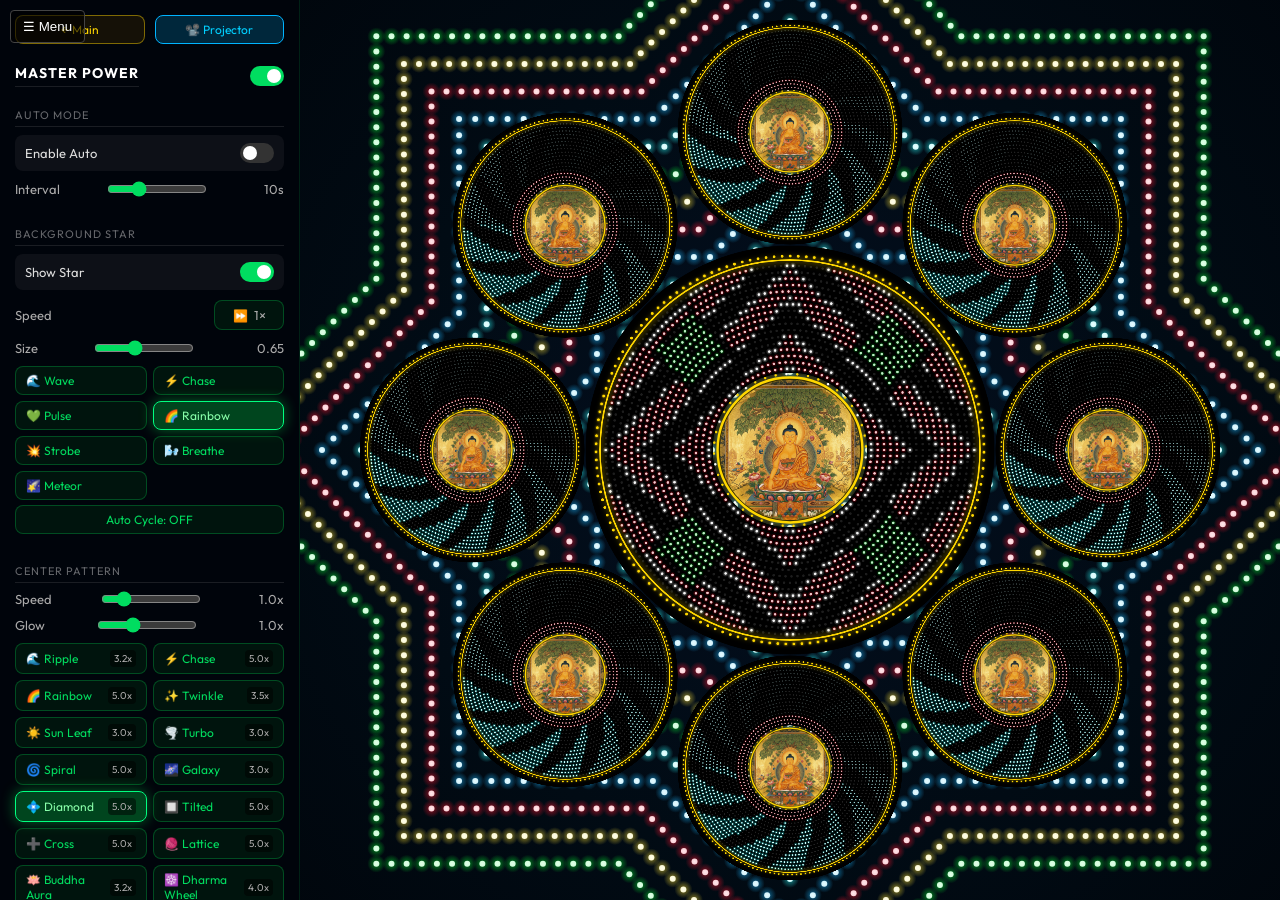
==== commit d066d738: "feat: add Jataka panel page, audio asset, and enhance UI controls with additional patterns and auto-" ====
--- a/all-story-panel.html
+++ b/all-story-panel.html
@@ -46,6 +46,7 @@
         .sidebar::-webkit-scrollbar {
             width: 6px;
         }
+
         .sidebar::-webkit-scrollbar-thumb {
             background: rgba(0, 200, 80, 0.3);
             border-radius: 4px;
@@ -60,6 +61,7 @@
             height: 100vh;
             cursor: grab;
         }
+
         .canvas-wrap:active {
             cursor: grabbing;
         }
@@ -80,7 +82,7 @@
             text-transform: uppercase;
             margin-bottom: 8px;
             display: block;
-            border-bottom: 1px solid rgba(255,255,255,0.1);
+            border-bottom: 1px solid rgba(255, 255, 255, 0.1);
             padding-bottom: 4px;
         }
 
@@ -153,7 +155,7 @@
             accent-color: #00dd60;
             cursor: pointer;
         }
-        
+
         select {
             background: rgba(0, 40, 15, 0.5);
             color: #88ffaa;
@@ -169,27 +171,37 @@
             display: flex;
             justify-content: space-between;
             align-items: center;
-            background: rgba(255,255,255,0.05);
+            background: rgba(255, 255, 255, 0.05);
             padding: 8px 10px;
             border-radius: 8px;
             margin-bottom: 10px;
         }
-        
+
         .switch {
             position: relative;
             display: inline-block;
             width: 34px;
             height: 20px;
         }
-        .switch input { opacity: 0; width: 0; height: 0; }
+
+        .switch input {
+            opacity: 0;
+            width: 0;
+            height: 0;
+        }
+
         .slider {
             position: absolute;
             cursor: pointer;
-            top: 0; left: 0; right: 0; bottom: 0;
+            top: 0;
+            left: 0;
+            right: 0;
+            bottom: 0;
             background-color: #333;
             transition: .4s;
             border-radius: 20px;
         }
+
         .slider:before {
             position: absolute;
             content: "";
@@ -201,9 +213,14 @@
             transition: .4s;
             border-radius: 50%;
         }
-        input:checked + .slider { background-color: #00dd60; }
-        input:checked + .slider:before { transform: translateX(14px); }
-
+
+        input:checked+.slider {
+            background-color: #00dd60;
+        }
+
+        input:checked+.slider:before {
+            transform: translateX(14px);
+        }
     </style>
 </head>
 
@@ -212,12 +229,15 @@
     <aside class="sidebar" id="sidebar">
         <div style="display:flex; gap:10px; margin-bottom: 20px;">
             <a href="index.html" class="ctrl-btn gold" style="flex:1;">← Main</a>
-            <button class="ctrl-btn" style="flex:1; justify-content:center; background:rgba(0,180,255,0.2); border-color:#00b4ff; color:#00d0ff;" onclick="toggleProjector()">📽️ Projector</button>
+            <button class="ctrl-btn"
+                style="flex:1; justify-content:center; background:rgba(0,180,255,0.2); border-color:#00b4ff; color:#00d0ff;"
+                onclick="toggleProjector()">📽️ Projector</button>
         </div>
 
         <div class="ctrl-group">
             <div class="setting-row" style="justify-content:space-between; align-items:center;">
-                <span class="ctrl-label" style="margin:0; font-size:14px; font-weight:bold; color: #fff;">Master Power</span>
+                <span class="ctrl-label" style="margin:0; font-size:14px; font-weight:bold; color: #fff;">Master
+                    Power</span>
                 <label class="switch">
                     <input type="checkbox" id="power-check" checked onchange="togglePower(this.checked)">
                     <span class="slider"></span>
@@ -234,7 +254,8 @@
             </div>
             <div class="setting-row">
                 <span>Interval</span>
-                <input type="range" id="interval-slider" min="2" max="30" value="10" oninput="changeInterval(this.value)" style="width: 100px;">
+                <input type="range" id="interval-slider" min="2" max="30" value="10"
+                    oninput="changeInterval(this.value)" style="width: 100px;">
                 <span id="interval-lbl" style="width: 30px; text-align: right;">10s</span>
             </div>
         </div>
@@ -250,11 +271,13 @@
             </div>
             <div class="setting-row">
                 <span>Speed</span>
-                <button class="ctrl-btn" id="btn-speed-bgstar" onclick="cycleSpeedBgStar()" style="width:70px; justify-content:center;">⏩ <span id="spd-lbl-bgstar">1×</span></button>
+                <button class="ctrl-btn" id="btn-speed-bgstar" onclick="cycleSpeedBgStar()"
+                    style="width:70px; justify-content:center;">⏩ <span id="spd-lbl-bgstar">1×</span></button>
             </div>
             <div class="setting-row">
                 <span>Size</span>
-                <input type="range" id="bgstar-size-slider" min="0.1" max="1.5" step="0.05" value="0.45" oninput="changeBgStarSize(this.value)" style="width:100px;">
+                <input type="range" id="bgstar-size-slider" min="0.1" max="1.5" step="0.05" value="0.45"
+                    oninput="changeBgStarSize(this.value)" style="width:100px;">
                 <span id="bgstar-size-lbl" style="width:35px; text-align:right;">0.45</span>
             </div>
             <div class="btn-grid" id="bgstar-btns">
@@ -262,6 +285,13 @@
                 <button class="ctrl-btn" onclick="setPatternBgStar(1, this)">⚡ Chase</button>
                 <button class="ctrl-btn" onclick="setPatternBgStar(2, this)">💚 Pulse</button>
                 <button class="ctrl-btn active" onclick="setPatternBgStar(3, this)">🌈 Rainbow</button>
+                <button class="ctrl-btn" onclick="setPatternBgStar(4, this)">💥 Strobe</button>
+                <button class="ctrl-btn" onclick="setPatternBgStar(5, this)">🌬️ Breathe</button>
+                <button class="ctrl-btn" onclick="setPatternBgStar(6, this)">🌠 Meteor</button>
+            </div>
+            <div class="setting-row" style="margin-top: 5px;">
+                <button class="ctrl-btn" id="btn-auto-bgstar" onclick="toggleAutoBgStar()"
+                    style="flex:1; justify-content:center;">Auto Cycle: OFF</button>
             </div>
         </div>
 
@@ -269,12 +299,14 @@
             <span class="ctrl-label">Center Pattern</span>
             <div class="setting-row">
                 <span>Speed</span>
-                <input type="range" id="speed-slider-center" min="0.1" max="5.0" step="0.1" value="1.0" oninput="changeSpeedCenter(this.value)" style="width:100px;">
+                <input type="range" id="speed-slider-center" min="0.1" max="5.0" step="0.1" value="1.0"
+                    oninput="changeSpeedCenter(this.value)" style="width:100px;">
                 <span id="spd-lbl-center" style="width:35px; text-align:right;">1.0x</span>
             </div>
             <div class="setting-row">
                 <span>Glow</span>
-                <input type="range" id="glow-slider-center" min="0" max="3" step="0.1" value="1.0" oninput="changeGlowCenter(this.value)" style="width:100px;">
+                <input type="range" id="glow-slider-center" min="0" max="3" step="0.1" value="1.0"
+                    oninput="changeGlowCenter(this.value)" style="width:100px;">
                 <span id="glow-lbl-center" style="width:35px; text-align:right;">1.0x</span>
             </div>
             <div class="btn-grid" id="center-btns">
@@ -286,19 +318,21 @@
             <span class="ctrl-label">Outer Patterns</span>
             <div class="setting-row">
                 <span>Speed</span>
-                <input type="range" id="speed-slider-outer" min="0.1" max="5.0" step="0.1" value="1.0" oninput="changeSpeedOuter(this.value)" style="width:100px;">
+                <input type="range" id="speed-slider-outer" min="0.1" max="5.0" step="0.1" value="1.0"
+                    oninput="changeSpeedOuter(this.value)" style="width:100px;">
                 <span id="spd-lbl-outer" style="width:35px; text-align:right;">1.0x</span>
             </div>
             <div class="setting-row">
                 <span>Glow</span>
-                <input type="range" id="glow-slider-outer" min="0" max="3" step="0.1" value="1.0" oninput="changeGlowOuter(this.value)" style="width:100px;">
+                <input type="range" id="glow-slider-outer" min="0" max="3" step="0.1" value="1.0"
+                    oninput="changeGlowOuter(this.value)" style="width:100px;">
                 <span id="glow-lbl-outer" style="width:35px; text-align:right;">1.0x</span>
             </div>
             <div class="btn-grid" id="outer-btns">
                 <!-- Buttons injected by JS -->
             </div>
         </div>
-        
+
         <div class="ctrl-group">
             <span class="ctrl-label">Image Settings</span>
             <div class="setting-row">
@@ -313,7 +347,8 @@
                     <option value="7">Panel 7 (Bottom)</option>
                     <option value="8">Panel 8</option>
                 </select>
-                <input type="file" id="image-upload" accept="image/*" style="display: none;" onchange="handleImageUpload(event)">
+                <input type="file" id="image-upload" accept="image/*" style="display: none;"
+                    onchange="handleImageUpload(event)">
                 <button class="ctrl-btn" onclick="document.getElementById('image-upload').click()">Upload 📁</button>
             </div>
         </div>
@@ -322,21 +357,25 @@
             <span class="ctrl-label">Global View</span>
             <div class="setting-row">
                 <span>Gap Size</span>
-                <input type="range" id="gap-slider" min="-50" max="150" value="15" oninput="changeGap(this.value)" style="width:120px;">
+                <input type="range" id="gap-slider" min="-50" max="150" value="15" oninput="changeGap(this.value)"
+                    style="width:120px;">
                 <span id="gap-lbl" style="width: 35px; text-align: right;">15px</span>
             </div>
             <div class="setting-row">
                 <span>Size</span>
-                <input type="range" id="size-slider" min="100" max="250" value="180" oninput="changeSize(this.value)" style="width:120px;">
+                <input type="range" id="size-slider" min="100" max="250" value="180" oninput="changeSize(this.value)"
+                    style="width:120px;">
             </div>
             <div class="setting-row">
                 <span>Zoom</span>
-                <input type="range" id="zoom-slider" min="0.5" max="3" step="0.1" value="1" oninput="changeZoom(this.value)" style="width:120px;">
+                <input type="range" id="zoom-slider" min="0.5" max="3" step="0.1" value="1"
+                    oninput="changeZoom(this.value)" style="width:120px;">
                 <span id="zoom-lbl" style="width: 35px; text-align: right;">1.0x</span>
             </div>
             <div class="setting-row">
                 <span>Global Glow</span>
-                <input type="range" id="glow-slider-global" min="0" max="3" step="0.1" value="1.0" oninput="changeGlowGlobal(this.value)" style="width:100px;">
+                <input type="range" id="glow-slider-global" min="0" max="3" step="0.1" value="1.0"
+                    oninput="changeGlowGlobal(this.value)" style="width:100px;">
                 <span id="glow-lbl-global" style="width:35px; text-align:right;">1.0x</span>
             </div>
             <div class="setting-row" style="justify-content: center; margin-top: 10px;">
@@ -347,13 +386,17 @@
         <div class="ctrl-group">
             <span class="ctrl-label">Audio Settings</span>
             <div class="setting-row">
-                <input type="file" id="audio-upload" accept="audio/*" style="display: none;" onchange="handleAudioUpload(event)">
-                <button class="ctrl-btn" onclick="document.getElementById('audio-upload').click()">Load Audio 🎵</button>
-                <button class="ctrl-btn" id="btn-play-pause" onclick="togglePlayPause()" style="width:80px;">▶️ Play</button>
+                <input type="file" id="audio-upload" accept="audio/*" style="display: none;"
+                    onchange="handleAudioUpload(event)">
+                <button class="ctrl-btn" onclick="document.getElementById('audio-upload').click()">Load Audio
+                    🎵</button>
+                <button class="ctrl-btn" id="btn-play-pause" onclick="togglePlayPause()" style="width:80px;">▶️
+                    Play</button>
             </div>
             <div class="setting-row">
                 <span>Volume</span>
-                <input type="range" id="volume-slider" min="0" max="1" step="0.05" value="0.5" oninput="changeVolume(this.value)" style="width:100px;">
+                <input type="range" id="volume-slider" min="0" max="1" step="0.05" value="0.5"
+                    oninput="changeVolume(this.value)" style="width:100px;">
                 <span id="vol-lbl" style="width:35px; text-align:right;">50%</span>
             </div>
             <audio id="bg-audio" loop></audio>
@@ -362,6 +405,9 @@
     </aside>
 
     <div class="canvas-wrap" id="canvas-wrap">
+        <button id="toggle-sidebar-btn" onclick="toggleSidebar()"
+            style="position:fixed; left:10px; top:10px; z-index:100; background:rgba(0,0,0,0.6); color:#fff; border:1px solid #444; border-radius:4px; padding:8px 12px; cursor:pointer;">☰
+            Menu</button>
         <canvas id="led-canvas"></canvas>
     </div>
 
@@ -371,10 +417,10 @@
 
             const canvas = document.getElementById('led-canvas');
             const mainCtx = canvas.getContext('2d');
-            
+
             const offCanvasCenter = document.createElement('canvas');
             const ctxCenter = offCanvasCenter.getContext('2d');
-            
+
             const offCanvasOuter = document.createElement('canvas');
             const ctxOuter = offCanvasOuter.getContext('2d');
 
@@ -401,7 +447,7 @@
             function generateUI() {
                 const centerGrid = document.getElementById('center-btns');
                 const outerGrid = document.getElementById('outer-btns');
-                
+
                 PATTERNS.forEach(p => {
                     if (p.id !== 17) {
                         const btnC = document.createElement('button');
@@ -411,7 +457,7 @@
                         btnC.onclick = () => setPatternCenter(p.id);
                         centerGrid.appendChild(btnC);
                     }
-                    
+
                     const btnO = document.createElement('button');
                     btnO.className = `ctrl-btn ${p.id === patternOuter ? 'active' : ''}`;
                     btnO.id = `btn-o-${p.id}`;
@@ -425,32 +471,32 @@
             const RING_SPACING = 16;
             const DOT_GAP = 14.8;
             const NUM_RINGS = 17;
-            
+
             let BUDDHA_R = 180;
             let RING_START, LAST_RING_R, SOLID_R, OUTER_R, TOTAL_R, CX, CY;
             let panels = [];
-            
+
             function recalcLayout() {
                 RING_START = BUDDHA_R + 22;
                 LAST_RING_R = RING_START + (NUM_RINGS - 1) * RING_SPACING;
                 SOLID_R = LAST_RING_R + 14;
                 OUTER_R = SOLID_R + 10;
                 TOTAL_R = OUTER_R + 18;
-                
+
                 CX = 0; CY = 0;
-                
+
                 const canvasSize = Math.ceil(TOTAL_R * 2 + 40);
                 offCanvasCenter.width = canvasSize;
                 offCanvasCenter.height = canvasSize;
-                
+
                 offCanvasOuter.width = canvasSize;
                 offCanvasOuter.height = canvasSize;
-                
+
                 generateLeds();
                 generateBgStarLeds();
                 if (typeof resize === 'function') resize();
             }
-            
+
             /* ── State ───────────────────────────────────── */
             let frame = 0;
             let patternCenter = 10; // Default Diamond
@@ -462,14 +508,14 @@
             try {
                 if (localStorage.getItem('speedsCenter')) patternSpeedsCenter = JSON.parse(localStorage.getItem('speedsCenter'));
                 if (localStorage.getItem('speedsOuter')) patternSpeedsOuter = JSON.parse(localStorage.getItem('speedsOuter'));
-            } catch(e) {}
-            
+            } catch (e) { }
+
             let patternOuter = 6;  // Default Sun Leaf
 
             let isAuto = false;
             let autoInterval = 10000;
             let lastAutoTime = Date.now();
-            
+
             // View Controls
             let zoomFactor = 1.0;
             let panelGap = 15;
@@ -491,7 +537,9 @@
             const SPEEDS = [0.4, 1, 1.8, 3];
             const SPEED_LABELS = ['0.4×', '1×', '1.8×', '3×'];
             let bgStarSizeFactor = localStorage.getItem('bgStarSize') ? parseFloat(localStorage.getItem('bgStarSize')) : 0.65;
-            
+            let isAutoBgStar = false;
+            let lastAutoBgStarTime = Date.now();
+
             document.getElementById('bgstar-size-slider').value = bgStarSizeFactor;
             document.getElementById('bgstar-size-lbl').textContent = bgStarSizeFactor.toFixed(2);
 
@@ -506,10 +554,10 @@
             window.handleImageUpload = (event) => {
                 const file = event.target.files[0];
                 if (!file) return;
-                
+
                 const select = document.getElementById('panel-select');
                 const targetIndex = parseInt(select.value, 10);
-                
+
                 const reader = new FileReader();
                 reader.onload = (e) => {
                     const tempImg = new Image();
@@ -517,17 +565,17 @@
                         const maxDim = 800;
                         let w = tempImg.width, h = tempImg.height;
                         if (w > maxDim || h > maxDim) {
-                            if (w > h) { h = (h/w)*maxDim; w = maxDim; }
-                            else { w = (w/h)*maxDim; h = maxDim; }
+                            if (w > h) { h = (h / w) * maxDim; w = maxDim; }
+                            else { w = (w / h) * maxDim; h = maxDim; }
                         }
                         const cvs = document.createElement('canvas');
                         cvs.width = w; cvs.height = h;
                         const ctx = cvs.getContext('2d');
                         ctx.drawImage(tempImg, 0, 0, w, h);
                         const dataUrl = cvs.toDataURL('image/jpeg', 0.85);
-                        
+
                         panelImages[targetIndex].src = dataUrl;
-                        try { localStorage.setItem('panelImg_' + targetIndex, dataUrl); } catch(err) {}
+                        try { localStorage.setItem('panelImg_' + targetIndex, dataUrl); } catch (err) { }
                     };
                     tempImg.src = e.target.result;
                 };
@@ -549,35 +597,35 @@
                 const wrap = document.getElementById('canvas-wrap');
                 const LW = Math.max(wrap.clientWidth, 1200);
                 const LH = Math.max(wrap.clientHeight, 800);
-                
+
                 const numRings = 15;
                 const baseSize = Math.min(LW, LH) * bgStarSizeFactor;
                 const ringSpacing = baseSize / numRings;
-                
-                for(let ring = 1; ring <= numRings; ring++) {
+
+                for (let ring = 1; ring <= numRings; ring++) {
                     const R = ring * ringSpacing;
-                    const r_inner = R * Math.sqrt(2 - Math.SQRT2); 
-                    
-                    for(let seg = 0; seg < 16; seg++) {
+                    const r_inner = R * Math.sqrt(2 - Math.SQRT2);
+
+                    for (let seg = 0; seg < 16; seg++) {
                         const angle1 = seg * Math.PI / 8;
                         const angle2 = (seg + 1) * Math.PI / 8;
-                        
+
                         const r1 = (seg % 2 === 0) ? R : r_inner;
                         const r2 = (seg % 2 === 0) ? r_inner : R;
-                        
+
                         const x1 = Math.cos(angle1) * r1;
                         const y1 = Math.sin(angle1) * r1;
                         const x2 = Math.cos(angle2) * r2;
                         const y2 = Math.sin(angle2) * r2;
-                        
+
                         const segLen = Math.hypot(x2 - x1, y2 - y1);
-                        const points = Math.max(1, Math.floor(segLen / 15)); 
-                        
-                        for(let p = 0; p < points; p++) {
+                        const points = Math.max(1, Math.floor(segLen / 15));
+
+                        for (let p = 0; p < points; p++) {
                             const t = p / points;
                             const x = x1 + (x2 - x1) * t;
                             const y = y1 + (y2 - y1) * t;
-                            
+
                             bgLeds.push({
                                 baseX: x, baseY: y, ring: ring, seg: seg,
                                 base: (ring % 3 === 0) ? 'yellow' : ((ring % 3 === 1) ? 'red' : 'green'),
@@ -635,16 +683,16 @@
 
             function updateAndDrawBgStar(ctx) {
                 if (!showBgStar) return;
-                
+
                 const t = frame * SPEEDS[speedIdxBgStar];
                 ctx.save();
                 ctx.globalCompositeOperation = 'screen';
-                
+
                 // Position background star relative to the global pan/zoom center
                 const wrap = document.getElementById('canvas-wrap');
                 const centerX = wrap.clientWidth / 2;
                 const centerY = wrap.clientHeight / 2;
-                
+
                 ctx.translate(centerX + panX, centerY + panY);
                 ctx.scale(zoomFactor, zoomFactor);
 
@@ -656,10 +704,22 @@
                     else if (patternBgStar === 1) b = (led.ring === Math.floor(t) % 16) ? 1 : 0.2;
                     else if (patternBgStar === 2) b = Math.sin(t * 0.2) * 0.5 + 0.5;
                     else if (patternBgStar === 3) {
-                        c = ['red','yellow','green','cyan','blue'][(led.ring + Math.floor(t*0.5)) % 5];
+                        c = ['red', 'yellow', 'green', 'cyan', 'blue'][(led.ring + Math.floor(t * 0.5)) % 5];
                         b = 0.9;
                     }
-                    
+                    else if (patternBgStar === 4) { // Strobe
+                        b = (Math.floor(t * 1.5) % 2 === 0) ? 0.9 : 0.05;
+                    }
+                    else if (patternBgStar === 5) { // Breathe
+                        b = Math.sin(t * 0.1) * 0.45 + 0.55;
+                    }
+                    else if (patternBgStar === 6) { // Meteor
+                        const band = (led.ring - Math.floor(t * 2)) % 15;
+                        const posBand = band < 0 ? band + 15 : band;
+                        b = posBand < 3 ? 1 : 0.05;
+                        c = 'cyan';
+                    }
+
                     drawLED(ctx, led.baseX, led.baseY, c, b, 3, 10);
                 });
                 ctx.restore();
@@ -763,18 +823,18 @@
                             const angle = Math.atan2(led.y - CY, led.x - CX);
                             const shiftedAngle = angle - Math.PI / 2;
                             let normAngle = (shiftedAngle % petalSpan + petalSpan) % petalSpan;
-                            
-                            const spokeGap = 0.12; 
+
+                            const spokeGap = 0.12;
                             if (normAngle < spokeGap || normAngle > petalSpan - spokeGap) {
                                 led.active = 'yellow';
                                 b = 0.7; // Golden spokes
                             } else {
                                 const wave = ring - t * 0.35;
                                 const cycle = ((wave % 6) + 6) % 6;
-                                
+
                                 const bgColors = ['cyan', 'pink', 'blue', 'green'];
                                 const colorIdx = Math.floor(t * 0.03) % bgColors.length;
-                                
+
                                 if (cycle < 2) {
                                     led.active = 'white';
                                     b = 0.95;
@@ -791,20 +851,20 @@
                             const angle = Math.atan2(led.y - CY, led.x - CX);
                             const shiftedAngle = angle - Math.PI / 2;
                             let normAngle = (shiftedAngle % petalSpan + petalSpan) % petalSpan;
-                            
-                            const spokeGap = 0.10; 
+
+                            const spokeGap = 0.10;
                             if (normAngle < spokeGap || normAngle > petalSpan - spokeGap) {
                                 // Golden spokes ALWAYS showing
                                 led.active = 'yellow';
-                                b = 0.8; 
+                                b = 0.8;
                             } else {
                                 // Anti-clockwise angle starting from top
                                 let acwAngle = (-angle - Math.PI / 2 + Math.PI * 4) % (Math.PI * 2);
-                                
+
                                 let speed = 0.35; // Slower speed
                                 let sweepPhase = (t * speed) % (Math.PI * 2);
                                 let dist = (sweepPhase - acwAngle + Math.PI * 2) % (Math.PI * 2);
-                                
+
                                 // Tail length of half a circle (Math.PI)
                                 if (dist < Math.PI) {
                                     // 4 lines ON, 2 lines OFF
@@ -830,24 +890,24 @@
                             const angle = Math.atan2(dy, dx);
                             const shiftedAngle = angle - Math.PI / 2;
                             let normAngle = (shiftedAngle % petalSpan + petalSpan) % petalSpan;
-                            
-                            const spokeGap = 0.10; 
+
+                            const spokeGap = 0.10;
                             if (normAngle < spokeGap || normAngle > petalSpan - spokeGap) {
                                 led.active = 'yellow';
                                 b = 0.8; // Golden spokes
                             } else {
                                 let deltaAngle = Math.abs(normAngle - petalSpan / 2);
                                 let d = Math.hypot(dx, dy) * Math.sin(deltaAngle);
-                                
+
                                 let lineSpacing = 60; // Tuned for 5 lines per slice
                                 let lineWidth = 9;
                                 let distToClosestLine = Math.abs(Math.round(d / lineSpacing) * lineSpacing - d);
-                                
+
                                 if (distToClosestLine < lineWidth) {
                                     let sliceIdx = Math.floor((shiftedAngle + Math.PI * 2) / petalSpan);
                                     let lineIdx = Math.round(d / lineSpacing);
                                     let hash = Math.abs(Math.sin(sliceIdx * 12.9898 + lineIdx * 78.233));
-                                    
+
                                     if (Math.sin(t * 0.5 + hash * 10) > 0.3) {
                                         led.active = 'white';
                                         b = 1.0;
@@ -872,7 +932,7 @@
             }
 
             function drawBg() {
-                const g = mainCtx.createRadialGradient(canvas.width/2, canvas.height/2, 55, canvas.width/2, canvas.height/2, Math.max(canvas.width, canvas.height));
+                const g = mainCtx.createRadialGradient(canvas.width / 2, canvas.height / 2, 55, canvas.width / 2, canvas.height / 2, Math.max(canvas.width, canvas.height));
                 g.addColorStop(0, '#030e1e');
                 g.addColorStop(0.38, '#010b14');
                 g.addColorStop(1, '#000105');
@@ -883,7 +943,7 @@
             /* ── Draw Center Image directly to Main Canvas ─── */
             function drawCenter(ctx, panelIndex, scaleRatio) {
                 const img = panelImages[panelIndex];
-                
+
                 // Dark background
                 const bg = ctx.createRadialGradient(CX, CY - 20, 10, CX, CY, BUDDHA_R);
                 bg.addColorStop(0, '#241000'); bg.addColorStop(0.65, '#120800'); bg.addColorStop(1, '#060300');
@@ -934,15 +994,60 @@
             function renderLedsToCtx(ctxOff, pattern, speed) {
                 if (!isPowerOn) {
                     ctxOff.clearRect(0, 0, ctxOff.canvas.width, ctxOff.canvas.height);
+                    ctxOff.save();
+                    const halfW = ctxOff.canvas.width / 2;
+                    const halfH = ctxOff.canvas.height / 2;
+                    ctxOff.translate(halfW, halfH);
+
+                    // Solid black background donut to prevent background star from bleeding through
+                    ctxOff.fillStyle = '#000000';
+                    ctxOff.beginPath();
+                    ctxOff.arc(CX, CY, TOTAL_R + 8, 0, Math.PI * 2, false); // Outer boundary
+                    ctxOff.arc(CX, CY, BUDDHA_R + 12, 0, Math.PI * 2, true); // Inner cutout (drawn counter-clockwise)
+                    ctxOff.fill();
+
+                    const isCenter = (ctxOff.canvas === offCanvasCenter);
+
+                    // Draw gray LEDs to simulate off state
+                    leds.forEach(l => {
+                        if (!isCenter && l.ring >= 7) return;
+
+                        ctxOff.fillStyle = '#111111';
+                        ctxOff.beginPath();
+                        ctxOff.arc(l.x, l.y, 2.5, 0, Math.PI * 2);
+                        ctxOff.fill();
+
+                        // faint core
+                        ctxOff.fillStyle = '#222222';
+                        ctxOff.beginPath();
+                        ctxOff.arc(l.x, l.y, 1.0, 0, Math.PI * 2);
+                        ctxOff.fill();
+                    });
+
+                    /* Outer border */
+                    ctxOff.strokeStyle = '#333300'; ctxOff.lineWidth = 4;
+                    ctxOff.beginPath(); ctxOff.arc(CX, CY, SOLID_R, 0, Math.PI * 2); ctxOff.stroke();
+
+                    const OUTER_N = Math.floor((2 * Math.PI * OUTER_R) / 20);
+                    for (let i = 0; i < OUTER_N; i++) {
+                        const a = (i / OUTER_N) * Math.PI * 2;
+                        const dx = CX + OUTER_R * Math.cos(a);
+                        const dy = CY + OUTER_R * Math.sin(a);
+                        ctxOff.fillStyle = '#333300';
+                        ctxOff.beginPath(); ctxOff.arc(dx, dy, 3.2, 0, Math.PI * 2); ctxOff.fill();
+                    }
+
+                    ctxOff.restore();
                     return;
                 }
+
                 ctxOff.clearRect(0, 0, ctxOff.canvas.width, ctxOff.canvas.height);
                 ctxOff.save();
-                
+
                 const halfW = ctxOff.canvas.width / 2;
                 const halfH = ctxOff.canvas.height / 2;
                 ctxOff.translate(halfW, halfH);
-                
+
                 // Solid black background donut to prevent background star from bleeding through
                 // but leaving the center transparent so the image and gold rings show!
                 ctxOff.fillStyle = '#000000';
@@ -988,19 +1093,27 @@
             /* ── Main Render Loop ─────────────────────────── */
             function render() {
                 frame++;
-                
+
                 if (isAuto && Date.now() - lastAutoTime > autoInterval) {
                     lastAutoTime = Date.now();
                     setPatternCenter((patternCenter + 1) % PATTERNS.length);
                     setPatternOuter((patternOuter + 1) % PATTERNS.length);
                 }
-                
+
+                if (isAutoBgStar && Date.now() - lastAutoBgStarTime > autoInterval) {
+                    lastAutoBgStarTime = Date.now();
+                    patternBgStar = (patternBgStar + 1) % 7;
+                    const btns = document.getElementById('bgstar-btns').querySelectorAll('.ctrl-btn');
+                    btns.forEach(b => b.classList.remove('active'));
+                    if (btns[patternBgStar]) btns[patternBgStar].classList.add('active');
+                }
+
                 mainCtx.clearRect(0, 0, canvas.width, canvas.height);
                 drawBg();
-                
+
                 // Draw Background Star (Behind everything)
                 updateAndDrawBgStar(mainCtx);
-                
+
                 // Render the two sets of panel LEDs
                 renderLedsToCtx(ctxCenter, patternCenter, patternSpeedsCenter[patternCenter]);
                 renderLedsToCtx(ctxOuter, patternOuter, patternSpeedsOuter[patternOuter]);
@@ -1016,24 +1129,24 @@
 
                 panels.forEach((panel, i) => {
                     mainCtx.save();
-                    
+
                     // Multiply offsets by zoomFactor to prevent overlap
                     mainCtx.translate(
-                        centerX + (panel.offsetX * zoomFactor) + panX, 
+                        centerX + (panel.offsetX * zoomFactor) + panX,
                         centerY + (panel.offsetY * zoomFactor) + panY
                     );
-                    
+
                     const scaleRatio = panel.scale * zoomFactor;
                     mainCtx.scale(scaleRatio, scaleRatio);
-                    
+
                     drawCenter(mainCtx, i, scaleRatio);
-                    
+
                     if (i === 0) {
                         mainCtx.drawImage(offCanvasCenter, drawX, drawY, drawW, drawH);
                     } else {
                         mainCtx.drawImage(offCanvasOuter, drawX, drawY, drawW, drawH);
                     }
-                    
+
                     mainCtx.restore();
                 });
 
@@ -1061,7 +1174,7 @@
             window.setPatternCenter = (p) => {
                 patternCenter = p;
                 updateButtonStates('center-btns', p);
-                
+
                 const spd = patternSpeedsCenter[patternCenter];
                 document.getElementById('speed-slider-center').value = spd;
                 document.getElementById('spd-lbl-center').textContent = spd.toFixed(1) + 'x';
@@ -1070,12 +1183,12 @@
             window.setPatternOuter = (p) => {
                 patternOuter = p;
                 updateButtonStates('outer-btns', p);
-                
+
                 const spd = patternSpeedsOuter[patternOuter];
                 document.getElementById('speed-slider-outer').value = spd;
                 document.getElementById('spd-lbl-outer').textContent = spd.toFixed(1) + 'x';
             };
-            
+
             window.setPatternBgStar = (p, btn) => {
                 patternBgStar = p;
                 localStorage.setItem('patternBgStar', p);
@@ -1083,7 +1196,7 @@
                 btns.forEach(b => b.classList.remove('active'));
                 btn.classList.add('active');
             }
-            
+
             // Re-apply correct active button for BgStar on load
             document.addEventListener('DOMContentLoaded', () => {
                 const btns = document.getElementById('bgstar-btns').querySelectorAll('.ctrl-btn');
@@ -1092,7 +1205,7 @@
                     else b.classList.remove('active');
                 });
             });
-            
+
             function updateButtonStates(containerId, activePattern) {
                 const container = document.getElementById(containerId);
                 const btns = container.querySelectorAll('.ctrl-btn');
@@ -1101,6 +1214,16 @@
                     else b.classList.remove('active');
                 });
             }
+
+            window.toggleSidebar = () => {
+                const sidebar = document.getElementById('sidebar');
+                if (sidebar.style.display === 'none') {
+                    sidebar.style.display = 'block';
+                } else {
+                    sidebar.style.display = 'none';
+                }
+                setTimeout(resetView, 50);
+            };
 
             window.toggleProjector = () => {
                 const sidebar = document.getElementById('sidebar');
@@ -1112,7 +1235,7 @@
                     document.exitFullscreen();
                 }
             };
-            
+
             document.addEventListener('fullscreenchange', () => {
                 const sidebar = document.getElementById('sidebar');
                 if (document.fullscreenElement) {
@@ -1130,7 +1253,7 @@
                 if (btn) btn.querySelector('.spd-badge').textContent = spd.toFixed(1) + 'x';
                 localStorage.setItem('speedsCenter', JSON.stringify(patternSpeedsCenter));
             };
-            
+
             window.changeSpeedOuter = (val) => {
                 const spd = parseFloat(val);
                 patternSpeedsOuter[patternOuter] = spd;
@@ -1139,22 +1262,22 @@
                 if (btn) btn.querySelector('.spd-badge').textContent = spd.toFixed(1) + 'x';
                 localStorage.setItem('speedsOuter', JSON.stringify(patternSpeedsOuter));
             };
-            
+
             window.changeGlowCenter = (val) => {
                 glowCenter = parseFloat(val);
                 document.getElementById('glow-lbl-center').textContent = glowCenter.toFixed(1) + 'x';
             };
-            
+
             window.changeGlowOuter = (val) => {
                 glowOuter = parseFloat(val);
                 document.getElementById('glow-lbl-outer').textContent = glowOuter.toFixed(1) + 'x';
             };
-            
+
             window.changeGlowGlobal = (val) => {
                 glowGlobal = parseFloat(val);
                 document.getElementById('glow-lbl-global').textContent = glowGlobal.toFixed(1) + 'x';
             };
-            
+
             window.togglePower = (checked) => {
                 isPowerOn = checked;
                 const audio = document.getElementById('bg-audio');
@@ -1166,7 +1289,7 @@
                     document.getElementById('btn-play-pause').innerHTML = '⏸️ Pause';
                 }
             };
-            
+
             window.handleAudioUpload = (event) => {
                 const file = event.target.files[0];
                 if (!file) return;
@@ -1178,11 +1301,11 @@
                     document.getElementById('btn-play-pause').innerHTML = '⏸️ Pause';
                 }
             };
-            
+
             window.togglePlayPause = () => {
                 const audio = document.getElementById('bg-audio');
                 if (!audio.src) return;
-                
+
                 if (audio.paused) {
                     audio.play();
                     document.getElementById('btn-play-pause').innerHTML = '⏸️ Pause';
@@ -1191,22 +1314,27 @@
                     document.getElementById('btn-play-pause').innerHTML = '▶️ Play';
                 }
             };
-            
+
+            window.toggleAutoBgStar = () => {
+                isAutoBgStar = !isAutoBgStar;
+                document.getElementById('btn-auto-bgstar').textContent = `Auto Cycle: ${isAutoBgStar ? 'ON' : 'OFF'}`;
+            };
+
             window.changeVolume = (val) => {
                 const vol = parseFloat(val);
                 document.getElementById('bg-audio').volume = vol;
                 document.getElementById('vol-lbl').textContent = Math.round(vol * 100) + '%';
             };
-            
+
             window.cycleSpeedBgStar = () => {
                 speedIdxBgStar = (speedIdxBgStar + 1) % SPEEDS.length;
                 document.getElementById('spd-lbl-bgstar').textContent = SPEED_LABELS[speedIdxBgStar];
             };
-            
+
             window.toggleBgStar = (checked) => {
                 showBgStar = checked;
             }
-            
+
             window.changeBgStarSize = (val) => {
                 bgStarSizeFactor = parseFloat(val);
                 localStorage.setItem('bgStarSize', bgStarSizeFactor);
@@ -1218,13 +1346,13 @@
                 zoomFactor = parseFloat(val);
                 document.getElementById('zoom-lbl').textContent = zoomFactor.toFixed(1) + 'x';
             };
-            
+
             window.changeGap = (val) => {
                 panelGap = parseInt(val, 10);
                 document.getElementById('gap-lbl').textContent = val + 'px';
                 resize();
             }
-            
+
             window.resetView = () => {
                 zoomFactor = 1.0;
                 panX = 0;
@@ -1232,17 +1360,17 @@
                 document.getElementById('zoom-slider').value = 1.0;
                 document.getElementById('zoom-lbl').textContent = '1.0x';
             };
-            
+
             window.changeSize = (val) => {
                 BUDDHA_R = parseInt(val, 10);
                 recalcLayout();
             };
-            
+
             window.toggleAuto = (checked) => {
                 isAuto = checked;
                 if (isAuto) lastAutoTime = Date.now();
             };
-            
+
             window.changeInterval = (val) => {
                 autoInterval = parseInt(val, 10) * 1000;
                 document.getElementById('interval-lbl').textContent = val + 's';
@@ -1252,17 +1380,17 @@
             function resize() {
                 const avW = wrap.clientWidth;
                 const avH = wrap.clientHeight;
-                
+
                 canvas.width = avW;
                 canvas.height = avH;
-                
-                const outerScale = 0.55; 
+
+                const outerScale = 0.55;
                 // The maxRadius calculates how far from the center the outer panels reach, used to shrink the whole thing to fit the screen
                 const maxRadius = TOTAL_R + (TOTAL_R * outerScale * 2) + panelGap;
                 const scaleToFit = Math.min(avW / (maxRadius * 2.1), avH / (maxRadius * 2.1));
-                
+
                 const dist = (TOTAL_R + (TOTAL_R * outerScale) + panelGap) * scaleToFit;
-                
+
                 panels = [{ offsetX: 0, offsetY: 0, scale: scaleToFit }]; // Center Panel
                 for (let i = 0; i < 8; i++) {
                     const angle = (i / 8) * Math.PI * 2 - Math.PI / 2;
@@ -1282,4 +1410,5 @@
         })();
     </script>
 </body>
-</html>
+
+</html>
